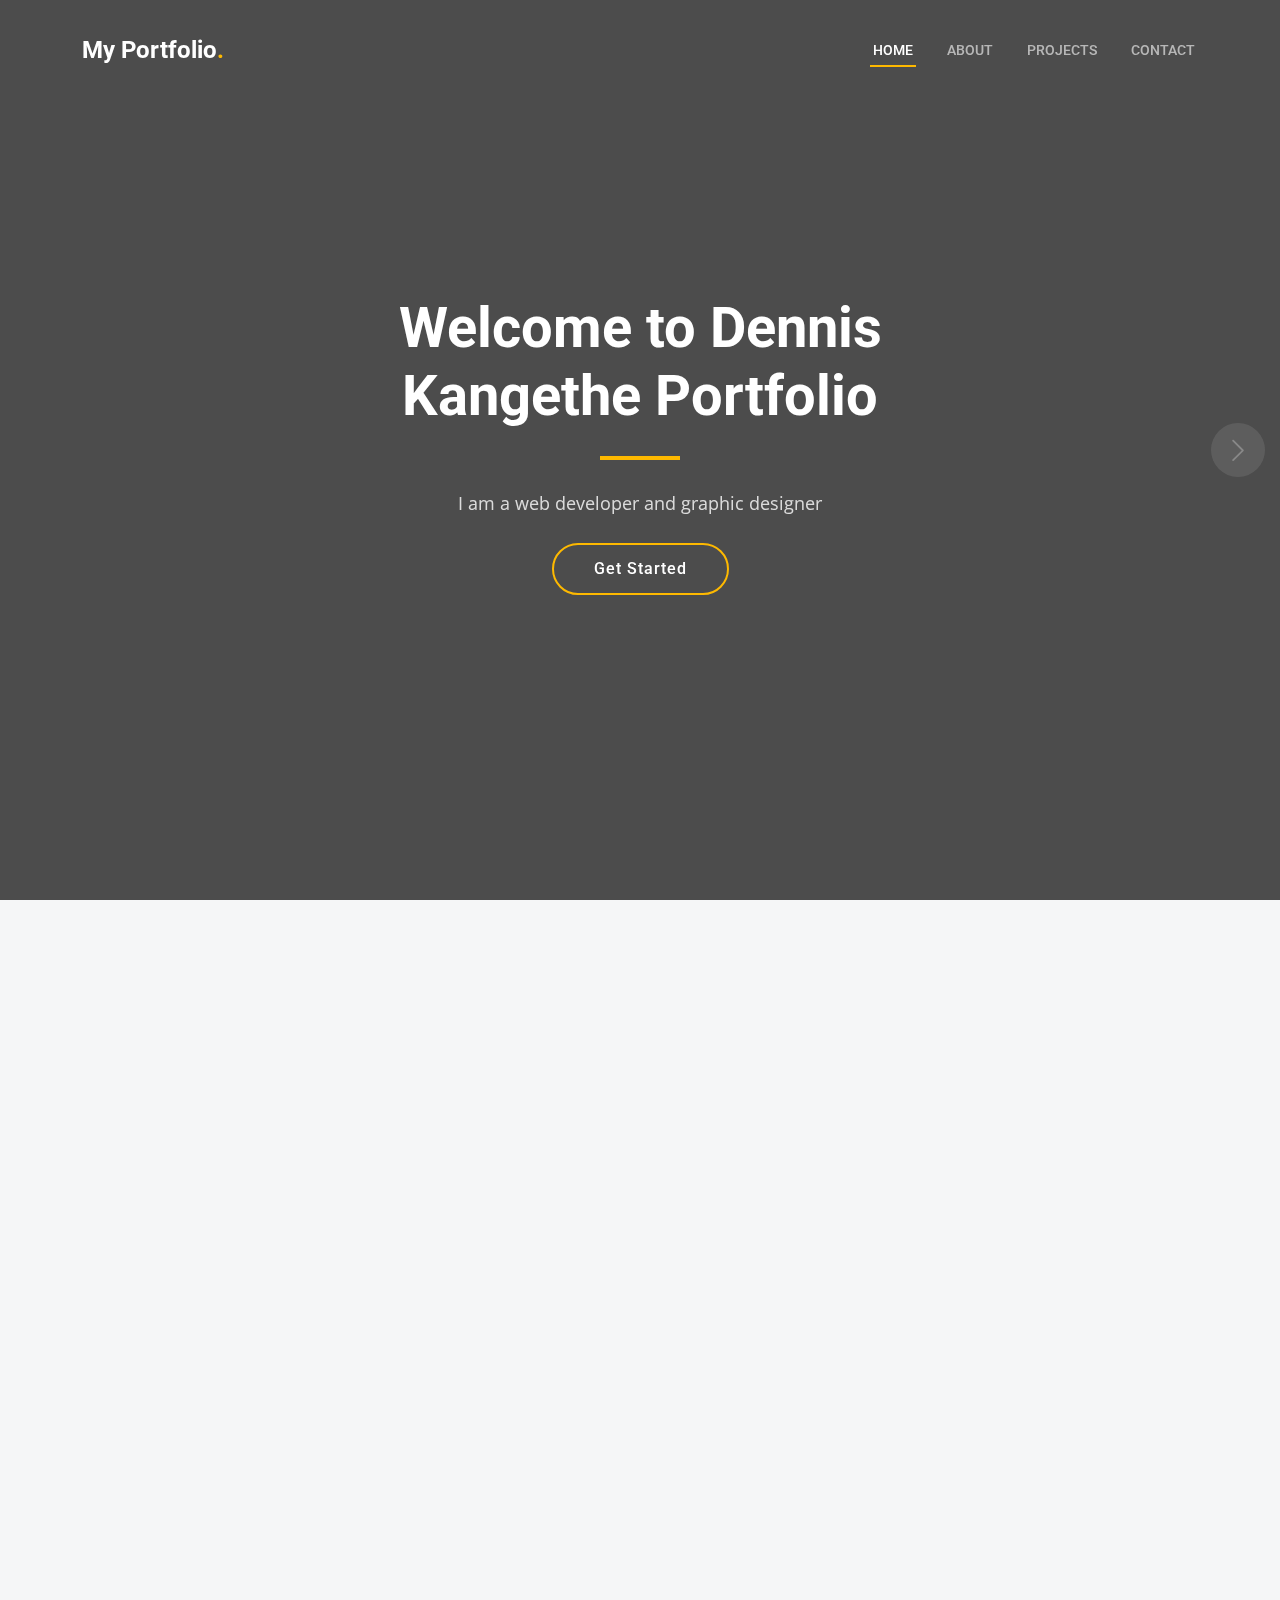
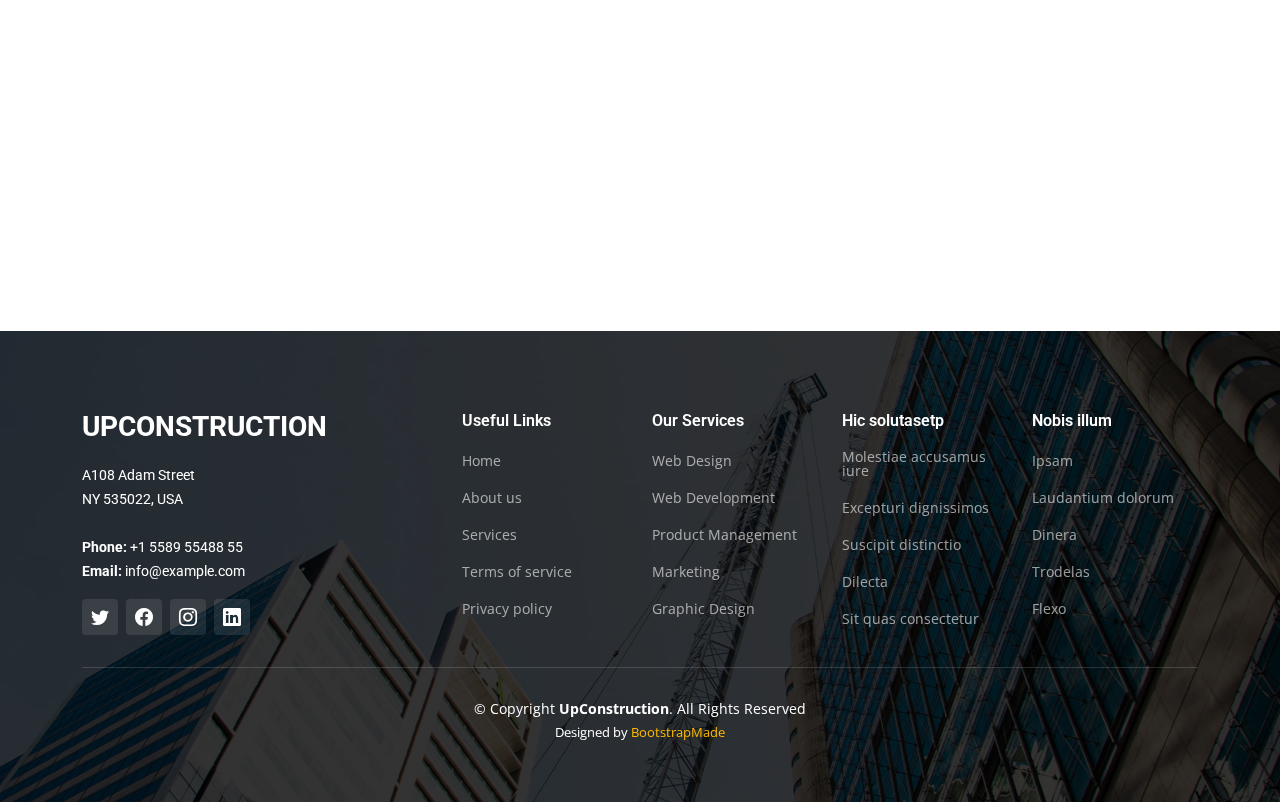
==== index.html @ 42fcbbb5 "added files" ====
<!DOCTYPE html>
<html lang="en">

<head>
  <meta charset="utf-8">
  <meta content="width=device-width, initial-scale=1.0" name="viewport">

  <title>Dennis Kangethe</title>
  <meta content="" name="description">
  <meta content="" name="keywords">

  <!-- Favicons -->
  <link href="assets/img/favicon.png" rel="icon">
  <link href="assets/img/apple-touch-icon.png" rel="apple-touch-icon">

  <!-- Google Fonts -->
  <link rel="preconnect" href="https://fonts.googleapis.com">
  <link rel="preconnect" href="https://fonts.gstatic.com" crossorigin>
  <link href="https://fonts.googleapis.com/css2?family=Open+Sans:ital,wght@0,300;0,400;0,500;0,600;0,700;1,300;1,400;1,600;1,700&family=Roboto:ital,wght@0,300;0,400;0,500;0,600;0,700;1,300;1,400;1,500;1,600;1,700&family=Work+Sans:ital,wght@0,300;0,400;0,500;0,600;0,700;1,300;1,400;1,500;1,600;1,700&display=swap" rel="stylesheet">

  <!-- Vendor CSS Files -->
  <link href="assets/vendor/bootstrap/css/bootstrap.min.css" rel="stylesheet">
  <link href="assets/vendor/bootstrap-icons/bootstrap-icons.css" rel="stylesheet">
  <link href="assets/vendor/fontawesome-free/css/all.min.css" rel="stylesheet">
  <link href="assets/vendor/aos/aos.css" rel="stylesheet">
  <link href="assets/vendor/glightbox/css/glightbox.min.css" rel="stylesheet">
  <link href="assets/vendor/swiper/swiper-bundle.min.css" rel="stylesheet">

  <!-- Template Main CSS File -->
  <link href="assets/css/main.css" rel="stylesheet">

  <!-- =======================================================
  * Template Name: UpConstruction
  * Updated: Sep 18 2023 with Bootstrap v5.3.2
  * Template URL: https://bootstrapmade.com/upconstruction-bootstrap-construction-website-template/
  * Author: BootstrapMade.com
  * License: https://bootstrapmade.com/license/
  ======================================================== -->
</head>

<body>

  <!-- ======= Header ======= -->
  <header id="header" class="header d-flex align-items-center">
    <div class="container-fluid container-xl d-flex align-items-center justify-content-between">

      <a href="index.html" class="logo d-flex align-items-center">
        <!-- Uncomment the line below if you also wish to use an image logo -->
        <!-- <img src="assets/img/logo.png" alt=""> -->
        <h1>My Portfolio<span>.</span></h1>
      </a>

      <i class="mobile-nav-toggle mobile-nav-show bi bi-list"></i>
      <i class="mobile-nav-toggle mobile-nav-hide d-none bi bi-x"></i>
      <nav id="navbar" class="navbar">
        <ul>
          <li><a href="index.html" class="active">Home</a></li>
          <li><a href="about.html">About</a></li>
          <li><a href="projects.html">Projects</a></li>
          <li><a href="contact.html">Contact</a></li>
        </ul>
      </nav><!-- .navbar -->

    </div>
  </header><!-- End Header -->

  <!-- ======= Hero Section ======= -->
  <section id="hero" class="hero">

    <div class="info d-flex align-items-center">
      <div class="container">
        <div class="row justify-content-center">
          <div class="col-lg-6 text-center">
            <h2 data-aos="fade-down">Welcome to <span>Dennis Kangethe Portfolio</span></h2>
            <p data-aos="fade-up">I am a web developer and graphic designer</p>
            <a data-aos="fade-up" data-aos-delay="200" href="#get-started" class="btn-get-started">Get Started</a>
          </div>
        </div>
      </div>
    </div>

    <div id="hero-carousel" class="carousel slide" data-bs-ride="carousel" data-bs-interval="5000">

      <div class="carousel-item active" style="background-image: url(assets/img/hero-carousel/IMG_3884.JPG)"></div>
      <div class="carousel-

      <a class="carousel-control-prev" href="#hero-carousel" role="button" data-bs-slide="prev">
        <span class="carousel-control-prev-icon bi bi-chevron-left" aria-hidden="true"></span>
      </a>

      <a class="carousel-control-next" href="#hero-carousel" role="button" data-bs-slide="next">
        <span class="carousel-control-next-icon bi bi-chevron-right" aria-hidden="true"></span>
      </a>

    </div>

  </section><!-- End Hero Section -->

  <main id="main">

    <!-- ======= Get Started Section ======= -->
    <section id="get-started" class="get-started section-bg">
      <div class="container">

        <div class="row justify-content-between gy-4">

          <div class="col-lg-6 d-flex align-items-center" data-aos="fade-up">
            <div class="content">
              <h3>Minus hic non reiciendis ea possimus at quia.</h3>
              <p>Rem id rerum. Debitis deserunt quidem delectus expedita ducimus dolor. Aut iusto ipsa. Eos ipsum nobis ipsa soluta itaque perspiciatis fuga ipsum perspiciatis. Eum amet fugiat totam nisi possimus ut delectus dicta.
              <p>Aliquam velit deserunt autem. Inventore et saepe. Tenetur suscipit eligendi labore culpa eos. Deserunt porro magni qui necessitatibus dolorem at animi cupiditate.</p>
            </div>
          </div>

          <div class="col-lg-5" data-aos="fade">
            <form action="forms/quote.php" method="post" class="php-email-form">
              <h3>Get a quote</h3>
              <p>Vel nobis odio laboriosam et hic voluptatem. Inventore vitae totam. Rerum repellendus enim linead sero park flows.</p>
              <div class="row gy-3">

                <div class="col-md-12">
                  <input type="text" name="name" class="form-control" placeholder="Name" required>
                </div>

                <div class="col-md-12 ">
                  <input type="email" class="form-control" name="email" placeholder="Email" required>
                </div>

                <div class="col-md-12">
                  <input type="text" class="form-control" name="phone" placeholder="Phone" required>
                </div>

                <div class="col-md-12">
                  <textarea class="form-control" name="message" rows="6" placeholder="Message" required></textarea>
                </div>

                <div class="col-md-12 text-center">
                  <div class="loading">Loading</div>
                  <div class="error-message"></div>
                  <div class="sent-message">Your quote request has been sent successfully. Thank you!</div>

                  <button type="submit">Get a quote</button>
                </div>

              </div>
            </form>
          </div><!-- End Quote Form -->

        </div>

      </div>
    </section><!-- End Get Started Section -->

    <!-- ======= Constructions Section ======= -->
    <section id="constructions" class="constructions">
      <div class="container" data-aos="fade-up">

        <div class="section-header">
          <h2>Constructions</h2>
          <p>Nulla dolorum nulla nesciunt rerum facere sed ut inventore quam porro nihil id ratione ea sunt quis dolorem dolore earum</p>
        </div>

        <div class="row gy-4">

          <div class="col-lg-6" data-aos="fade-up" data-aos-delay="100">
            <div class="card-item">
              <div class="row">
                <div class="col-xl-5">
                  <div class="card-bg" style="background-image: url(assets/img/constructions-1.jpg);"></div>
                </div>
                <div class="col-xl-7 d-flex align-items-center">
                  <div class="card-body">
                    <h4 class="card-title">Eligendi omnis sunt veritatis.</h4>
                    <p>Fuga in dolorum et iste et culpa. Commodi possimus nesciunt modi voluptatem placeat deleniti adipisci. Cum delectus doloribus non veritatis. Officia temporibus illo magnam. Dolor eos et.</p>
                  </div>
                </div>
              </div>
            </div>
          </div><!-- End Card Item -->

          <div class="col-lg-6" data-aos="fade-up" data-aos-delay="200">
            <div class="card-item">
              <div class="row">
                <div class="col-xl-5">
                  <div class="card-bg" style="background-image: url(assets/img/constructions-2.jpg);"></div>
                </div>
                <div class="col-xl-7 d-flex align-items-center">
                  <div class="card-body">
                    <h4 class="card-title">Possimus ut sed velit assumenda</h4>
                    <p>Sunt deserunt maiores voluptatem autem est rerum perferendis rerum blanditiis. Est laboriosam qui iste numquam laboriosam voluptatem architecto. Est laudantium sunt at quas aut hic. Eum dignissimos.</p>
                  </div>
                </div>
              </div>
            </div>
          </div><!-- End Card Item -->

          <div class="col-lg-6" data-aos="fade-up" data-aos-delay="300">
            <div class="card-item">
              <div class="row">
                <div class="col-xl-5">
                  <div class="card-bg" style="background-image: url(assets/img/constructions-3.jpg);"></div>
                </div>
                <div class="col-xl-7 d-flex align-items-center">
                  <div class="card-body">
                    <h4 class="card-title">Error beatae dolor inventore aut</h4>
                    <p>Dicta porro nobis. Velit cum in. Nesciunt dignissimos enim molestiae facilis numquam quae quaerat ipsam omnis. Neque debitis ipsum at architecto officia laboriosam odit. Ut sunt temporibus nulla culpa.</p>
                  </div>
                </div>
              </div>
            </div>
          </div><!-- End Card Item -->

          <div class="col-lg-6" data-aos="fade-up" data-aos-delay="400">
            <div class="card-item">
              <div class="row">
                <div class="col-xl-5">
                  <div class="card-bg" style="background-image: url(assets/img/constructions-4.jpg);"></div>
                </div>
                <div class="col-xl-7 d-flex align-items-center">
                  <div class="card-body">
                    <h4 class="card-title">Expedita voluptas ut ut nesciunt</h4>
                    <p>Aut est quidem doloremque voluptatem magnam quis excepturi vero quia. Eum eos doloremque architecto illo at beatae dolore. Fugiat suscipit et sint ratione dolores. Aut aliquid ea dolores libero nobis.</p>
                  </div>
                </div>
              </div>
            </div>
          </div><!-- End Card Item -->

        </div>

      </div>
    </section><!-- End Constructions Section -->

    <!-- ======= Services Section ======= -->
    <section id="services" class="services section-bg">
      <div class="container" data-aos="fade-up">

        <div class="section-header">
          <h2>Services</h2>
          <p>Voluptatem quibusdam ut ullam perferendis repellat non ut consequuntur est eveniet deleniti fignissimos eos quam</p>
        </div>

        <div class="row gy-4">

          <div class="col-lg-4 col-md-6" data-aos="fade-up" data-aos-delay="100">
            <div class="service-item  position-relative">
              <div class="icon">
                <i class="fa-solid fa-mountain-city"></i>
              </div>
              <h3>Nesciunt Mete</h3>
              <p>Provident nihil minus qui consequatur non omnis maiores. Eos accusantium minus dolores iure perferendis tempore et consequatur.</p>
              <a href="service-details.html" class="readmore stretched-link">Learn more <i class="bi bi-arrow-right"></i></a>
            </div>
          </div><!-- End Service Item -->

          <div class="col-lg-4 col-md-6" data-aos="fade-up" data-aos-delay="200">
            <div class="service-item position-relative">
              <div class="icon">
                <i class="fa-solid fa-arrow-up-from-ground-water"></i>
              </div>
              <h3>Eosle Commodi</h3>
              <p>Ut autem aut autem non a. Sint sint sit facilis nam iusto sint. Libero corrupti neque eum hic non ut nesciunt dolorem.</p>
              <a href="service-details.html" class="readmore stretched-link">Learn more <i class="bi bi-arrow-right"></i></a>
            </div>
          </div><!-- End Service Item -->

          <div class="col-lg-4 col-md-6" data-aos="fade-up" data-aos-delay="300">
            <div class="service-item position-relative">
              <div class="icon">
                <i class="fa-solid fa-compass-drafting"></i>
              </div>
              <h3>Ledo Markt</h3>
              <p>Ut excepturi voluptatem nisi sed. Quidem fuga consequatur. Minus ea aut. Vel qui id voluptas adipisci eos earum corrupti.</p>
              <a href="service-details.html" class="readmore stretched-link">Learn more <i class="bi bi-arrow-right"></i></a>
            </div>
          </div><!-- End Service Item -->

          <div class="col-lg-4 col-md-6" data-aos="fade-up" data-aos-delay="400">
            <div class="service-item position-relative">
              <div class="icon">
                <i class="fa-solid fa-trowel-bricks"></i>
              </div>
              <h3>Asperiores Commodit</h3>
              <p>Non et temporibus minus omnis sed dolor esse consequatur. Cupiditate sed error ea fuga sit provident adipisci neque.</p>
              <a href="service-details.html" class="readmore stretched-link">Learn more <i class="bi bi-arrow-right"></i></a>
            </div>
          </div><!-- End Service Item -->

          <div class="col-lg-4 col-md-6" data-aos="fade-up" data-aos-delay="500">
            <div class="service-item position-relative">
              <div class="icon">
                <i class="fa-solid fa-helmet-safety"></i>
              </div>
              <h3>Velit Doloremque</h3>
              <p>Cumque et suscipit saepe. Est maiores autem enim facilis ut aut ipsam corporis aut. Sed animi at autem alias eius labore.</p>
              <a href="service-details.html" class="readmore stretched-link">Learn more <i class="bi bi-arrow-right"></i></a>
            </div>
          </div><!-- End Service Item -->

          <div class="col-lg-4 col-md-6" data-aos="fade-up" data-aos-delay="600">
            <div class="service-item position-relative">
              <div class="icon">
                <i class="fa-solid fa-arrow-up-from-ground-water"></i>
              </div>
              <h3>Dolori Architecto</h3>
              <p>Hic molestias ea quibusdam eos. Fugiat enim doloremque aut neque non et debitis iure. Corrupti recusandae ducimus enim.</p>
              <a href="service-details.html" class="readmore stretched-link">Learn more <i class="bi bi-arrow-right"></i></a>
            </div>
          </div><!-- End Service Item -->

        </div>

      </div>
    </section><!-- End Services Section -->

    <!-- ======= Alt Services Section ======= -->
    <section id="alt-services" class="alt-services">
      <div class="container" data-aos="fade-up">

        <div class="row justify-content-around gy-4">
          <div class="col-lg-6 img-bg" style="background-image: url(assets/img/alt-services.jpg);" data-aos="zoom-in" data-aos-delay="100"></div>

          <div class="col-lg-5 d-flex flex-column justify-content-center">
            <h3>Enim quis est voluptatibus aliquid consequatur fugiat</h3>
            <p>Esse voluptas cumque vel exercitationem. Reiciendis est hic accusamus. Non ipsam et sed minima temporibus laudantium. Soluta voluptate sed facere corporis dolores excepturi</p>

            <div class="icon-box d-flex position-relative" data-aos="fade-up" data-aos-delay="100">
              <i class="bi bi-easel flex-shrink-0"></i>
              <div>
                <h4><a href="" class="stretched-link">Lorem Ipsum</a></h4>
                <p>Voluptatum deleniti atque corrupti quos dolores et quas molestias excepturi sint occaecati cupiditate non provident</p>
              </div>
            </div><!-- End Icon Box -->

            <div class="icon-box d-flex position-relative" data-aos="fade-up" data-aos-delay="200">
              <i class="bi bi-patch-check flex-shrink-0"></i>
              <div>
                <h4><a href="" class="stretched-link">Nemo Enim</a></h4>
                <p>At vero eos et accusamus et iusto odio dignissimos ducimus qui blanditiis praesentium voluptatum deleniti atque</p>
              </div>
            </div><!-- End Icon Box -->

            <div class="icon-box d-flex position-relative" data-aos="fade-up" data-aos-delay="300">
              <i class="bi bi-brightness-high flex-shrink-0"></i>
              <div>
                <h4><a href="" class="stretched-link">Dine Pad</a></h4>
                <p>Explicabo est voluptatum asperiores consequatur magnam. Et veritatis odit. Sunt aut deserunt minus aut eligendi omnis</p>
              </div>
            </div><!-- End Icon Box -->

            <div class="icon-box d-flex position-relative" data-aos="fade-up" data-aos-delay="400">
              <i class="bi bi-brightness-high flex-shrink-0"></i>
              <div>
                <h4><a href="" class="stretched-link">Tride clov</a></h4>
                <p>Est voluptatem labore deleniti quis a delectus et. Saepe dolorem libero sit non aspernatur odit amet. Et eligendi</p>
              </div>
            </div><!-- End Icon Box -->

          </div>
        </div>

      </div>
    </section><!-- End Alt Services Section -->

    <!-- ======= Features Section ======= -->
    <section id="features" class="features section-bg">
      <div class="container" data-aos="fade-up">

        <ul class="nav nav-tabs row  g-2 d-flex">

          <li class="nav-item col-3">
            <a class="nav-link active show" data-bs-toggle="tab" data-bs-target="#tab-1">
              <h4>Modisit</h4>
            </a>
          </li><!-- End tab nav item -->

          <li class="nav-item col-3">
            <a class="nav-link" data-bs-toggle="tab" data-bs-target="#tab-2">
              <h4>Praesenti</h4>
            </a><!-- End tab nav item -->

          <li class="nav-item col-3">
            <a class="nav-link" data-bs-toggle="tab" data-bs-target="#tab-3">
              <h4>Explica</h4>
            </a>
          </li><!-- End tab nav item -->

          <li class="nav-item col-3">
            <a class="nav-link" data-bs-toggle="tab" data-bs-target="#tab-4">
              <h4>Nostrum</h4>
            </a>
          </li><!-- End tab nav item -->

        </ul>

        <div class="tab-content">

          <div class="tab-pane active show" id="tab-1">
            <div class="row">
              <div class="col-lg-6 order-2 order-lg-1 mt-3 mt-lg-0 d-flex flex-column justify-content-center" data-aos="fade-up" data-aos-delay="100">
                <h3>Voluptatem dignissimos provident</h3>
                <p class="fst-italic">
                  Lorem ipsum dolor sit amet, consectetur adipiscing elit, sed do eiusmod tempor incididunt ut labore et dolore
                  magna aliqua.
                </p>
                <ul>
                  <li><i class="bi bi-check2-all"></i> Ullamco laboris nisi ut aliquip ex ea commodo consequat.</li>
                  <li><i class="bi bi-check2-all"></i> Duis aute irure dolor in reprehenderit in voluptate velit.</li>
                  <li><i class="bi bi-check2-all"></i> Ullamco laboris nisi ut aliquip ex ea commodo consequat. Duis aute irure dolor in reprehenderit in voluptate trideta storacalaperda mastiro dolore eu fugiat nulla pariatur.</li>
                </ul>
              </div>
              <div class="col-lg-6 order-1 order-lg-2 text-center" data-aos="fade-up" data-aos-delay="200">
                <img src="assets/img/features-1.jpg" alt="" class="img-fluid">
              </div>
            </div>
          </div><!-- End tab content item -->

          <div class="tab-pane" id="tab-2">
            <div class="row">
              <div class="col-lg-6 order-2 order-lg-1 mt-3 mt-lg-0 d-flex flex-column justify-content-center">
                <h3>Neque exercitationem debitis</h3>
                <p class="fst-italic">
                  Lorem ipsum dolor sit amet, consectetur adipiscing elit, sed do eiusmod tempor incididunt ut labore et dolore
                  magna aliqua.
                </p>
                <ul>
                  <li><i class="bi bi-check2-all"></i> Ullamco laboris nisi ut aliquip ex ea commodo consequat.</li>
                  <li><i class="bi bi-check2-all"></i> Duis aute irure dolor in reprehenderit in voluptate velit.</li>
                  <li><i class="bi bi-check2-all"></i> Provident mollitia neque rerum asperiores dolores quos qui a. Ipsum neque dolor voluptate nisi sed.</li>
                  <li><i class="bi bi-check2-all"></i> Ullamco laboris nisi ut aliquip ex ea commodo consequat. Duis aute irure dolor in reprehenderit in voluptate trideta storacalaperda mastiro dolore eu fugiat nulla pariatur.</li>
                </ul>
              </div>
              <div class="col-lg-6 order-1 order-lg-2 text-center">
                <img src="assets/img/features-2.jpg" alt="" class="img-fluid">
              </div>
            </div>
          </div><!-- End tab content item -->

          <div class="tab-pane" id="tab-3">
            <div class="row">
              <div class="col-lg-6 order-2 order-lg-1 mt-3 mt-lg-0 d-flex flex-column justify-content-center">
                <h3>Voluptatibus commodi accusamu</h3>
                <ul>
                  <li><i class="bi bi-check2-all"></i> Ullamco laboris nisi ut aliquip ex ea commodo consequat.</li>
                  <li><i class="bi bi-check2-all"></i> Duis aute irure dolor in reprehenderit in voluptate velit.</li>
                  <li><i class="bi bi-check2-all"></i> Provident mollitia neque rerum asperiores dolores quos qui a. Ipsum neque dolor voluptate nisi sed.</li>
                </ul>
                <p class="fst-italic">
                  Lorem ipsum dolor sit amet, consectetur adipiscing elit, sed do eiusmod tempor incididunt ut labore et dolore
                  magna aliqua.
                </p>
              </div>
              <div class="col-lg-6 order-1 order-lg-2 text-center">
                <img src="assets/img/features-3.jpg" alt="" class="img-fluid">
              </div>
            </div>
          </div><!-- End tab content item -->

          <div class="tab-pane" id="tab-4">
            <div class="row">
              <div class="col-lg-6 order-2 order-lg-1 mt-3 mt-lg-0 d-flex flex-column justify-content-center">
                <h3>Omnis fugiat ea explicabo sunt</h3>
                <p class="fst-italic">
                  Lorem ipsum dolor sit amet, consectetur adipiscing elit, sed do eiusmod tempor incididunt ut labore et dolore
                  magna aliqua.
                </p>
                <ul>
                  <li><i class="bi bi-check2-all"></i> Ullamco laboris nisi ut aliquip ex ea commodo consequat.</li>
                  <li><i class="bi bi-check2-all"></i> Duis aute irure dolor in reprehenderit in voluptate velit.</li>
                  <li><i class="bi bi-check2-all"></i> Ullamco laboris nisi ut aliquip ex ea commodo consequat. Duis aute irure dolor in reprehenderit in voluptate trideta storacalaperda mastiro dolore eu fugiat nulla pariatur.</li>
                </ul>
              </div>
              <div class="col-lg-6 order-1 order-lg-2 text-center">
                <img src="assets/img/features-4.jpg" alt="" class="img-fluid">
              </div>
            </div>
          </div><!-- End tab content item -->

        </div>

      </div>
    </section><!-- End Features Section -->

    <!-- ======= Our Projects Section ======= -->
    <section id="projects" class="projects">
      <div class="container" data-aos="fade-up">

        <div class="section-header">
          <h2>Our Projects</h2>
          <p>Consequatur libero assumenda est voluptatem est quidem illum et officia imilique qui vel architecto accusamus fugit aut qui distinctio</p>
        </div>

        <div class="portfolio-isotope" data-portfolio-filter="*" data-portfolio-layout="masonry" data-portfolio-sort="original-order">

          <ul class="portfolio-flters" data-aos="fade-up" data-aos-delay="100">
            <li data-filter="*" class="filter-active">All</li>
            <li data-filter=".filter-remodeling">Remodeling</li>
            <li data-filter=".filter-construction">Construction</li>
            <li data-filter=".filter-repairs">Repairs</li>
            <li data-filter=".filter-design">Design</li>
          </ul><!-- End Projects Filters -->

          <div class="row gy-4 portfolio-container" data-aos="fade-up" data-aos-delay="200">

            <div class="col-lg-4 col-md-6 portfolio-item filter-remodeling">
              <div class="portfolio-content h-100">
                <img src="assets/img/projects/remodeling-1.jpg" class="img-fluid" alt="">
                <div class="portfolio-info">
                  <h4>Remodeling 1</h4>
                  <p>Lorem ipsum, dolor sit amet consectetur</p>
                  <a href="assets/img/projects/remodeling-1.jpg" title="Remodeling 1" data-gallery="portfolio-gallery-remodeling" class="glightbox preview-link"><i class="bi bi-zoom-in"></i></a>
                  <a href="project-details.html" title="More Details" class="details-link"><i class="bi bi-link-45deg"></i></a>
                </div>
              </div>
            </div><!-- End Projects Item -->

            <div class="col-lg-4 col-md-6 portfolio-item filter-construction">
              <div class="portfolio-content h-100">
                <img src="assets/img/projects/construction-1.jpg" class="img-fluid" alt="">
                <div class="portfolio-info">
                  <h4>Construction 1</h4>
                  <p>Lorem ipsum, dolor sit amet consectetur</p>
                  <a href="assets/img/projects/construction-1.jpg" title="Construction 1" data-gallery="portfolio-gallery-construction" class="glightbox preview-link"><i class="bi bi-zoom-in"></i></a>
                  <a href="project-details.html" title="More Details" class="details-link"><i class="bi bi-link-45deg"></i></a>
                </div>
              </div>
            </div><!-- End Projects Item -->

            <div class="col-lg-4 col-md-6 portfolio-item filter-repairs">
              <div class="portfolio-content h-100">
                <img src="assets/img/projects/repairs-1.jpg" class="img-fluid" alt="">
                <div class="portfolio-info">
                  <h4>Repairs 1</h4>
                  <p>Lorem ipsum, dolor sit amet consectetur</p>
                  <a href="assets/img/projects/repairs-1.jpg" title="Repairs 1" data-gallery="portfolio-gallery-repairs" class="glightbox preview-link"><i class="bi bi-zoom-in"></i></a>
                  <a href="project-details.html" title="More Details" class="details-link"><i class="bi bi-link-45deg"></i></a>
                </div>
              </div>
            </div><!-- End Projects Item -->

            <div class="col-lg-4 col-md-6 portfolio-item filter-design">
              <div class="portfolio-content h-100">
                <img src="assets/img/projects/design-1.jpg" class="img-fluid" alt="">
                <div class="portfolio-info">
                  <h4>Design 1</h4>
                  <p>Lorem ipsum, dolor sit amet consectetur</p>
                  <a href="assets/img/projects/design-1.jpg" title="Repairs 1" data-gallery="portfolio-gallery-book" class="glightbox preview-link"><i class="bi bi-zoom-in"></i></a>
                  <a href="project-details.html" title="More Details" class="details-link"><i class="bi bi-link-45deg"></i></a>
                </div>
              </div>
            </div><!-- End Projects Item -->

            <div class="col-lg-4 col-md-6 portfolio-item filter-remodeling">
              <div class="portfolio-content h-100">
                <img src="assets/img/projects/remodeling-2.jpg" class="img-fluid" alt="">
                <div class="portfolio-info">
                  <h4>Remodeling 2</h4>
                  <p>Lorem ipsum, dolor sit amet consectetur</p>
                  <a href="assets/img/projects/remodeling-2.jpg" title="Remodeling 2" data-gallery="portfolio-gallery-remodeling" class="glightbox preview-link"><i class="bi bi-zoom-in"></i></a>
                  <a href="project-details.html" title="More Details" class="details-link"><i class="bi bi-link-45deg"></i></a>
                </div>
              </div>
            </div><!-- End Projects Item -->

            <div class="col-lg-4 col-md-6 portfolio-item filter-construction">
              <div class="portfolio-content h-100">
                <img src="assets/img/projects/construction-2.jpg" class="img-fluid" alt="">
                <div class="portfolio-info">
                  <h4>Construction 2</h4>
                  <p>Lorem ipsum, dolor sit amet consectetur</p>
                  <a href="assets/img/projects/construction-2.jpg" title="Construction 2" data-gallery="portfolio-gallery-construction" class="glightbox preview-link"><i class="bi bi-zoom-in"></i></a>
                  <a href="project-details.html" title="More Details" class="details-link"><i class="bi bi-link-45deg"></i></a>
                </div>
              </div>
            </div><!-- End Projects Item -->

            <div class="col-lg-4 col-md-6 portfolio-item filter-repairs">
              <div class="portfolio-content h-100">
                <img src="assets/img/projects/repairs-2.jpg" class="img-fluid" alt="">
                <div class="portfolio-info">
                  <h4>Repairs 2</h4>
                  <p>Lorem ipsum, dolor sit amet consectetur</p>
                  <a href="assets/img/projects/repairs-2.jpg" title="Repairs 2" data-gallery="portfolio-gallery-repairs" class="glightbox preview-link"><i class="bi bi-zoom-in"></i></a>
                  <a href="project-details.html" title="More Details" class="details-link"><i class="bi bi-link-45deg"></i></a>
                </div>
              </div>
            </div><!-- End Projects Item -->

            <div class="col-lg-4 col-md-6 portfolio-item filter-design">
              <div class="portfolio-content h-100">
                <img src="assets/img/projects/design-2.jpg" class="img-fluid" alt="">
                <div class="portfolio-info">
                  <h4>Design 2</h4>
                  <p>Lorem ipsum, dolor sit amet consectetur</p>
                  <a href="assets/img/projects/design-2.jpg" title="Repairs 2" data-gallery="portfolio-gallery-book" class="glightbox preview-link"><i class="bi bi-zoom-in"></i></a>
                  <a href="project-details.html" title="More Details" class="details-link"><i class="bi bi-link-45deg"></i></a>
                </div>
              </div>
            </div><!-- End Projects Item -->

            <div class="col-lg-4 col-md-6 portfolio-item filter-remodeling">
              <div class="portfolio-content h-100">
                <img src="assets/img/projects/remodeling-3.jpg" class="img-fluid" alt="">
                <div class="portfolio-info">
                  <h4>Remodeling 3</h4>
                  <p>Lorem ipsum, dolor sit amet consectetur</p>
                  <a href="assets/img/projects/remodeling-3.jpg" title="Remodeling 3" data-gallery="portfolio-gallery-remodeling" class="glightbox preview-link"><i class="bi bi-zoom-in"></i></a>
                  <a href="project-details.html" title="More Details" class="details-link"><i class="bi bi-link-45deg"></i></a>
                </div>
              </div>
            </div><!-- End Projects Item -->

            <div class="col-lg-4 col-md-6 portfolio-item filter-construction">
              <div class="portfolio-content h-100">
                <img src="assets/img/projects/construction-3.jpg" class="img-fluid" alt="">
                <div class="portfolio-info">
                  <h4>Construction 3</h4>
                  <p>Lorem ipsum, dolor sit amet consectetur</p>
                  <a href="assets/img/projects/construction-3.jpg" title="Construction 3" data-gallery="portfolio-gallery-construction" class="glightbox preview-link"><i class="bi bi-zoom-in"></i></a>
                  <a href="project-details.html" title="More Details" class="details-link"><i class="bi bi-link-45deg"></i></a>
                </div>
              </div>
            </div><!-- End Projects Item -->

            <div class="col-lg-4 col-md-6 portfolio-item filter-repairs">
              <div class="portfolio-content h-100">
                <img src="assets/img/projects/repairs-3.jpg" class="img-fluid" alt="">
                <div class="portfolio-info">
                  <h4>Repairs 3</h4>
                  <p>Lorem ipsum, dolor sit amet consectetur</p>
                  <a href="assets/img/projects/repairs-3.jpg" title="Repairs 2" data-gallery="portfolio-gallery-repairs" class="glightbox preview-link"><i class="bi bi-zoom-in"></i></a>
                  <a href="project-details.html" title="More Details" class="details-link"><i class="bi bi-link-45deg"></i></a>
                </div>
              </div>
            </div><!-- End Projects Item -->

            <div class="col-lg-4 col-md-6 portfolio-item filter-design">
              <div class="portfolio-content h-100">
                <img src="assets/img/projects/design-3.jpg" class="img-fluid" alt="">
                <div class="portfolio-info">
                  <h4>Design 3</h4>
                  <p>Lorem ipsum, dolor sit amet consectetur</p>
                  <a href="assets/img/projects/design-3.jpg" title="Repairs 3" data-gallery="portfolio-gallery-book" class="glightbox preview-link"><i class="bi bi-zoom-in"></i></a>
                  <a href="project-details.html" title="More Details" class="details-link"><i class="bi bi-link-45deg"></i></a>
                </div>
              </div>
            </div><!-- End Projects Item -->

          </div><!-- End Projects Container -->

        </div>

      </div>
    </section><!-- End Our Projects Section -->

    <!-- ======= Testimonials Section ======= -->
    <section id="testimonials" class="testimonials section-bg">
      <div class="container" data-aos="fade-up">

        <div class="section-header">
          <h2>Testimonials</h2>
          <p>Quam sed id excepturi ccusantium dolorem ut quis dolores nisi llum nostrum enim velit qui ut et autem uia reprehenderit sunt deleniti</p>
        </div>

        <div class="slides-2 swiper">
          <div class="swiper-wrapper">

            <div class="swiper-slide">
              <div class="testimonial-wrap">
                <div class="testimonial-item">
                  <img src="assets/img/testimonials/testimonials-1.jpg" class="testimonial-img" alt="">
                  <h3>Saul Goodman</h3>
                  <h4>Ceo &amp; Founder</h4>
                  <div class="stars">
                    <i class="bi bi-star-fill"></i><i class="bi bi-star-fill"></i><i class="bi bi-star-fill"></i><i class="bi bi-star-fill"></i><i class="bi bi-star-fill"></i>
                  </div>
                  <p>
                    <i class="bi bi-quote quote-icon-left"></i>
                    Proin iaculis purus consequat sem cure digni ssim donec porttitora entum suscipit rhoncus. Accusantium quam, ultricies eget id, aliquam eget nibh et. Maecen aliquam, risus at semper.
                    <i class="bi bi-quote quote-icon-right"></i>
                  </p>
                </div>
              </div>
            </div><!-- End testimonial item -->

            <div class="swiper-slide">
              <div class="testimonial-wrap">
                <div class="testimonial-item">
                  <img src="assets/img/testimonials/testimonials-2.jpg" class="testimonial-img" alt="">
                  <h3>Sara Wilsson</h3>
                  <h4>Designer</h4>
                  <div class="stars">
                    <i class="bi bi-star-fill"></i><i class="bi bi-star-fill"></i><i class="bi bi-star-fill"></i><i class="bi bi-star-fill"></i><i class="bi bi-star-fill"></i>
                  </div>
                  <p>
                    <i class="bi bi-quote quote-icon-left"></i>
                    Export tempor illum tamen malis malis eram quae irure esse labore quem cillum quid cillum eram malis quorum velit fore eram velit sunt aliqua noster fugiat irure amet legam anim culpa.
                    <i class="bi bi-quote quote-icon-right"></i>
                  </p>
                </div>
              </div>
            </div><!-- End testimonial item -->

            <div class="swiper-slide">
              <div class="testimonial-wrap">
                <div class="testimonial-item">
                  <img src="assets/img/testimonials/testimonials-3.jpg" class="testimonial-img" alt="">
                  <h3>Jena Karlis</h3>
                  <h4>Store Owner</h4>
                  <div class="stars">
                    <i class="bi bi-star-fill"></i><i class="bi bi-star-fill"></i><i class="bi bi-star-fill"></i><i class="bi bi-star-fill"></i><i class="bi bi-star-fill"></i>
                  </div>
                  <p>
                    <i class="bi bi-quote quote-icon-left"></i>
                    Enim nisi quem export duis labore cillum quae magna enim sint quorum nulla quem veniam duis minim tempor labore quem eram duis noster aute amet eram fore quis sint minim.
                    <i class="bi bi-quote quote-icon-right"></i>
                  </p>
                </div>
              </div>
            </div><!-- End testimonial item -->

            <div class="swiper-slide">
              <div class="testimonial-wrap">
                <div class="testimonial-item">
                  <img src="assets/img/testimonials/testimonials-4.jpg" class="testimonial-img" alt="">
                  <h3>Matt Brandon</h3>
                  <h4>Freelancer</h4>
                  <div class="stars">
                    <i class="bi bi-star-fill"></i><i class="bi bi-star-fill"></i><i class="bi bi-star-fill"></i><i class="bi bi-star-fill"></i><i class="bi bi-star-fill"></i>
                  </div>
                  <p>
                    <i class="bi bi-quote quote-icon-left"></i>
                    Fugiat enim eram quae cillum dolore dolor amet nulla culpa multos export minim fugiat minim velit minim dolor enim duis veniam ipsum anim magna sunt elit fore quem dolore labore illum veniam.
                    <i class="bi bi-quote quote-icon-right"></i>
                  </p>
                </div>
              </div>
            </div><!-- End testimonial item -->

            <div class="swiper-slide">
              <div class="testimonial-wrap">
                <div class="testimonial-item">
                  <img src="assets/img/testimonials/testimonials-5.jpg" class="testimonial-img" alt="">
                  <h3>John Larson</h3>
                  <h4>Entrepreneur</h4>
                  <div class="stars">
                    <i class="bi bi-star-fill"></i><i class="bi bi-star-fill"></i><i class="bi bi-star-fill"></i><i class="bi bi-star-fill"></i><i class="bi bi-star-fill"></i>
                  </div>
                  <p>
                    <i class="bi bi-quote quote-icon-left"></i>
                    Quis quorum aliqua sint quem legam fore sunt eram irure aliqua veniam tempor noster veniam enim culpa labore duis sunt culpa nulla illum cillum fugiat legam esse veniam culpa fore nisi cillum quid.
                    <i class="bi bi-quote quote-icon-right"></i>
                  </p>
                </div>
              </div>
            </div><!-- End testimonial item -->

          </div>
          <div class="swiper-pagination"></div>
        </div>

      </div>
    </section><!-- End Testimonials Section -->

    <!-- ======= Recent Blog Posts Section ======= -->
    <section id="recent-blog-posts" class="recent-blog-posts">
      <div class="container" data-aos="fade-up"">

    
    
  <div class=" section-header">
        <h2>Recent Blog Posts</h2>
        <p>In commodi voluptatem excepturi quaerat nihil error autem voluptate ut et officia consequuntu</p>
      </div>

      <div class="row gy-5">

        <div class="col-xl-4 col-md-6" data-aos="fade-up" data-aos-delay="100">
          <div class="post-item position-relative h-100">

            <div class="post-img position-relative overflow-hidden">
              <img src="assets/img/blog/blog-1.jpg" class="img-fluid" alt="">
              <span class="post-date">December 12</span>
            </div>

            <div class="post-content d-flex flex-column">

              <h3 class="post-title">Eum ad dolor et. Autem aut fugiat debitis</h3>

              <div class="meta d-flex align-items-center">
                <div class="d-flex align-items-center">
                  <i class="bi bi-person"></i> <span class="ps-2">Julia Parker</span>
                </div>
                <span class="px-3 text-black-50">/</span>
                <div class="d-flex align-items-center">
                  <i class="bi bi-folder2"></i> <span class="ps-2">Politics</span>
                </div>
              </div>

              <hr>

              <a href="blog-details.html" class="readmore stretched-link"><span>Read More</span><i class="bi bi-arrow-right"></i></a>

            </div>

          </div>
        </div><!-- End post item -->

        <div class="col-xl-4 col-md-6" data-aos="fade-up" data-aos-delay="200">
          <div class="post-item position-relative h-100">

            <div class="post-img position-relative overflow-hidden">
              <img src="assets/img/blog/blog-2.jpg" class="img-fluid" alt="">
              <span class="post-date">July 17</span>
            </div>

            <div class="post-content d-flex flex-column">

              <h3 class="post-title">Et repellendus molestiae qui est sed omnis</h3>

              <div class="meta d-flex align-items-center">
                <div class="d-flex align-items-center">
                  <i class="bi bi-person"></i> <span class="ps-2">Mario Douglas</span>
                </div>
                <span class="px-3 text-black-50">/</span>
                <div class="d-flex align-items-center">
                  <i class="bi bi-folder2"></i> <span class="ps-2">Sports</span>
                </div>
              </div>

              <hr>

              <a href="blog-details.html" class="readmore stretched-link"><span>Read More</span><i class="bi bi-arrow-right"></i></a>

            </div>

          </div>
        </div><!-- End post item -->

        <div class="col-xl-4 col-md-6">
          <div class="post-item position-relative h-100" data-aos="fade-up" data-aos-delay="300">

            <div class="post-img position-relative overflow-hidden">
              <img src="assets/img/blog/blog-3.jpg" class="img-fluid" alt="">
              <span class="post-date">September 05</span>
            </div>

            <div class="post-content d-flex flex-column">

              <h3 class="post-title">Quia assumenda est et veritati tirana ploder</h3>

              <div class="meta d-flex align-items-center">
                <div class="d-flex align-items-center">
                  <i class="bi bi-person"></i> <span class="ps-2">Lisa Hunter</span>
                </div>
                <span class="px-3 text-black-50">/</span>
                <div class="d-flex align-items-center">
                  <i class="bi bi-folder2"></i> <span class="ps-2">Economics</span>
                </div>
              </div>

              <hr>

              <a href="blog-details.html" class="readmore stretched-link"><span>Read More</span><i class="bi bi-arrow-right"></i></a>

            </div>

          </div>
        </div><!-- End post item -->

      </div>

      </div>
    </section>
    <!-- End Recent Blog Posts Section -->

  </main><!-- End #main -->

  <!-- ======= Footer ======= -->
  <footer id="footer" class="footer">

    <div class="footer-content position-relative">
      <div class="container">
        <div class="row">

          <div class="col-lg-4 col-md-6">
            <div class="footer-info">
              <h3>UpConstruction</h3>
              <p>
                A108 Adam Street <br>
                NY 535022, USA<br><br>
                <strong>Phone:</strong> +1 5589 55488 55<br>
                <strong>Email:</strong> info@example.com<br>
              </p>
              <div class="social-links d-flex mt-3">
                <a href="#" class="d-flex align-items-center justify-content-center"><i class="bi bi-twitter"></i></a>
                <a href="#" class="d-flex align-items-center justify-content-center"><i class="bi bi-facebook"></i></a>
                <a href="#" class="d-flex align-items-center justify-content-center"><i class="bi bi-instagram"></i></a>
                <a href="#" class="d-flex align-items-center justify-content-center"><i class="bi bi-linkedin"></i></a>
              </div>
            </div>
          </div><!-- End footer info column-->

          <div class="col-lg-2 col-md-3 footer-links">
            <h4>Useful Links</h4>
            <ul>
              <li><a href="#">Home</a></li>
              <li><a href="#">About us</a></li>
              <li><a href="#">Services</a></li>
              <li><a href="#">Terms of service</a></li>
              <li><a href="#">Privacy policy</a></li>
            </ul>
          </div><!-- End footer links column-->

          <div class="col-lg-2 col-md-3 footer-links">
            <h4>Our Services</h4>
            <ul>
              <li><a href="#">Web Design</a></li>
              <li><a href="#">Web Development</a></li>
              <li><a href="#">Product Management</a></li>
              <li><a href="#">Marketing</a></li>
              <li><a href="#">Graphic Design</a></li>
            </ul>
          </div><!-- End footer links column-->

          <div class="col-lg-2 col-md-3 footer-links">
            <h4>Hic solutasetp</h4>
            <ul>
              <li><a href="#">Molestiae accusamus iure</a></li>
              <li><a href="#">Excepturi dignissimos</a></li>
              <li><a href="#">Suscipit distinctio</a></li>
              <li><a href="#">Dilecta</a></li>
              <li><a href="#">Sit quas consectetur</a></li>
            </ul>
          </div><!-- End footer links column-->

          <div class="col-lg-2 col-md-3 footer-links">
            <h4>Nobis illum</h4>
            <ul>
              <li><a href="#">Ipsam</a></li>
              <li><a href="#">Laudantium dolorum</a></li>
              <li><a href="#">Dinera</a></li>
              <li><a href="#">Trodelas</a></li>
              <li><a href="#">Flexo</a></li>
            </ul>
          </div><!-- End footer links column-->

        </div>
      </div>
    </div>

    <div class="footer-legal text-center position-relative">
      <div class="container">
        <div class="copyright">
          &copy; Copyright <strong><span>UpConstruction</span></strong>. All Rights Reserved
        </div>
        <div class="credits">
          <!-- All the links in the footer should remain intact. -->
          <!-- You can delete the links only if you purchased the pro version. -->
          <!-- Licensing information: https://bootstrapmade.com/license/ -->
          <!-- Purchase the pro version with working PHP/AJAX contact form: https://bootstrapmade.com/upconstruction-bootstrap-construction-website-template/ -->
          Designed by <a href="https://bootstrapmade.com/">BootstrapMade</a>
        </div>
      </div>
    </div>

  </footer>
  <!-- End Footer -->

  <a href="#" class="scroll-top d-flex align-items-center justify-content-center"><i class="bi bi-arrow-up-short"></i></a>

  <div id="preloader"></div>

  <!-- Vendor JS Files -->
  <script src="assets/vendor/bootstrap/js/bootstrap.bundle.min.js"></script>
  <script src="assets/vendor/aos/aos.js"></script>
  <script src="assets/vendor/glightbox/js/glightbox.min.js"></script>
  <script src="assets/vendor/isotope-layout/isotope.pkgd.min.js"></script>
  <script src="assets/vendor/swiper/swiper-bundle.min.js"></script>
  <script src="assets/vendor/purecounter/purecounter_vanilla.js"></script>
  <script src="assets/vendor/php-email-form/validate.js"></script>

  <!-- Template Main JS File -->
  <script src="assets/js/main.js"></script>

</body>

</html>
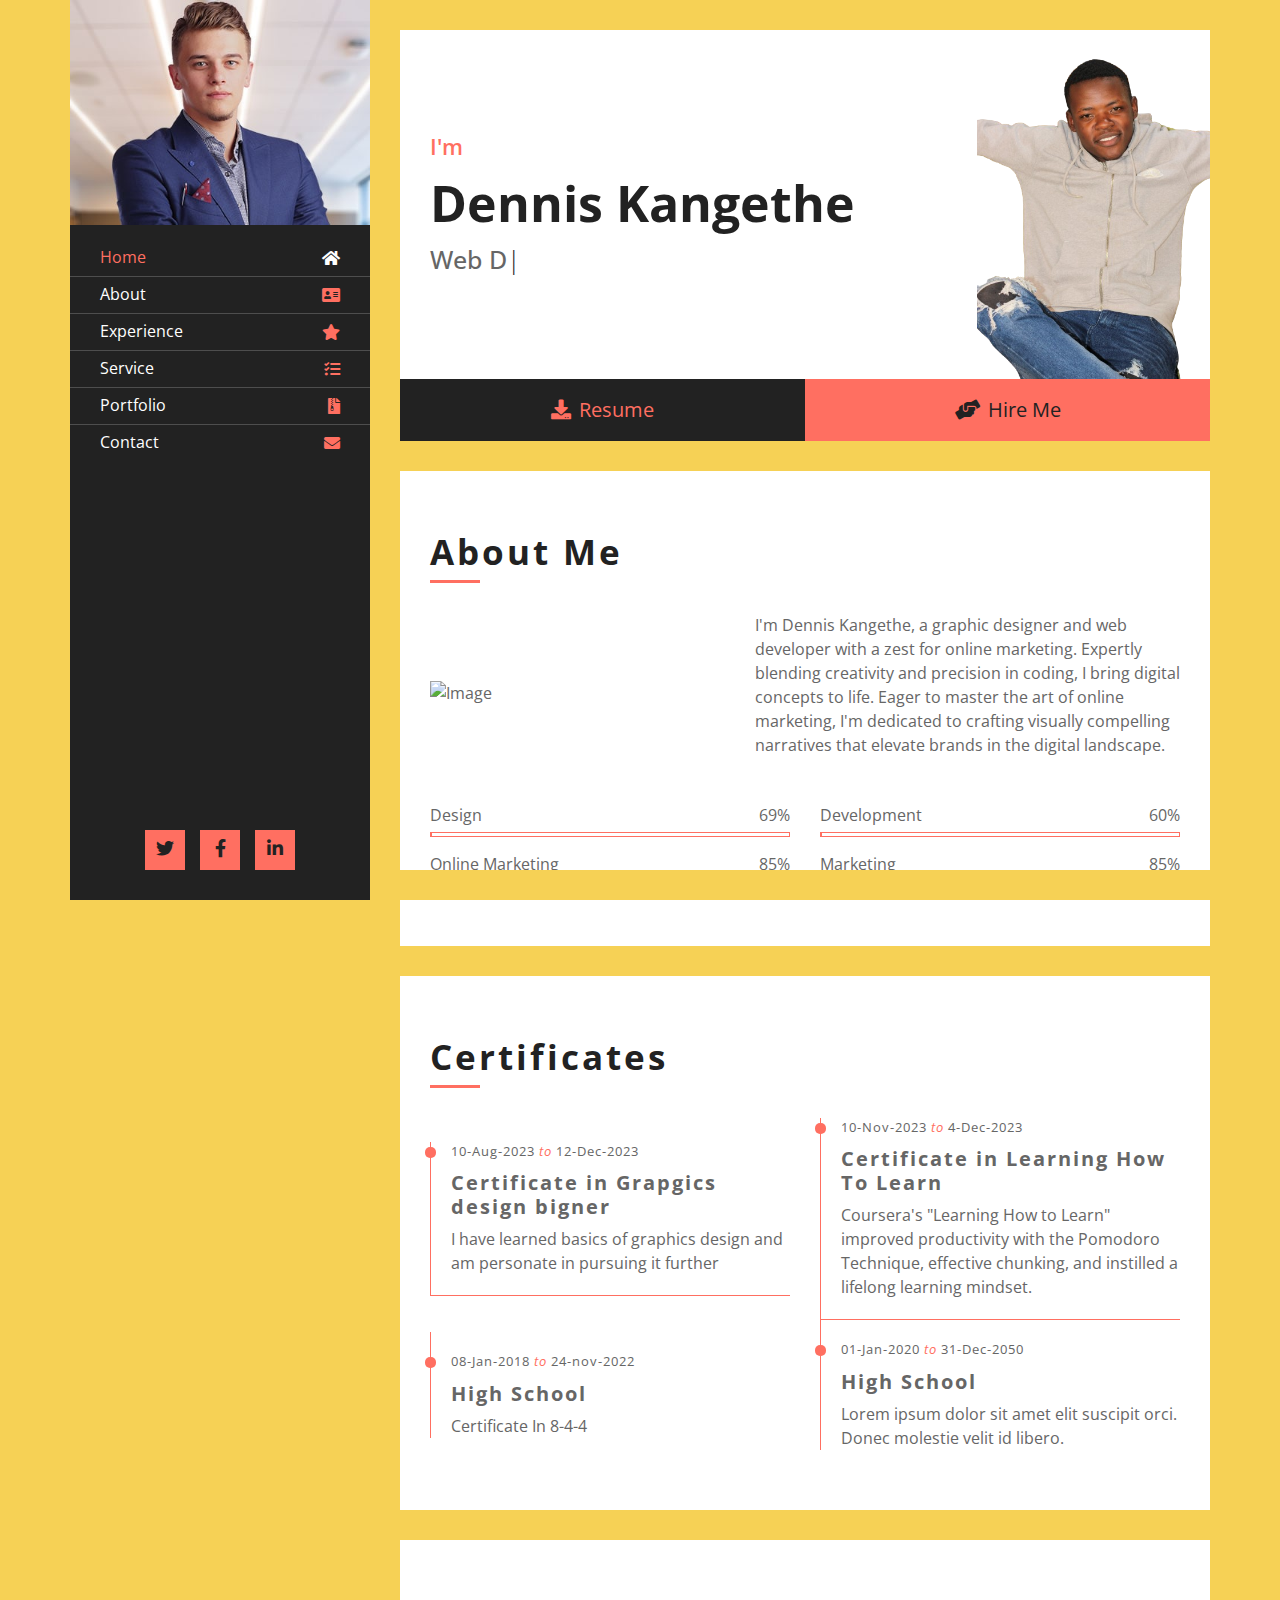
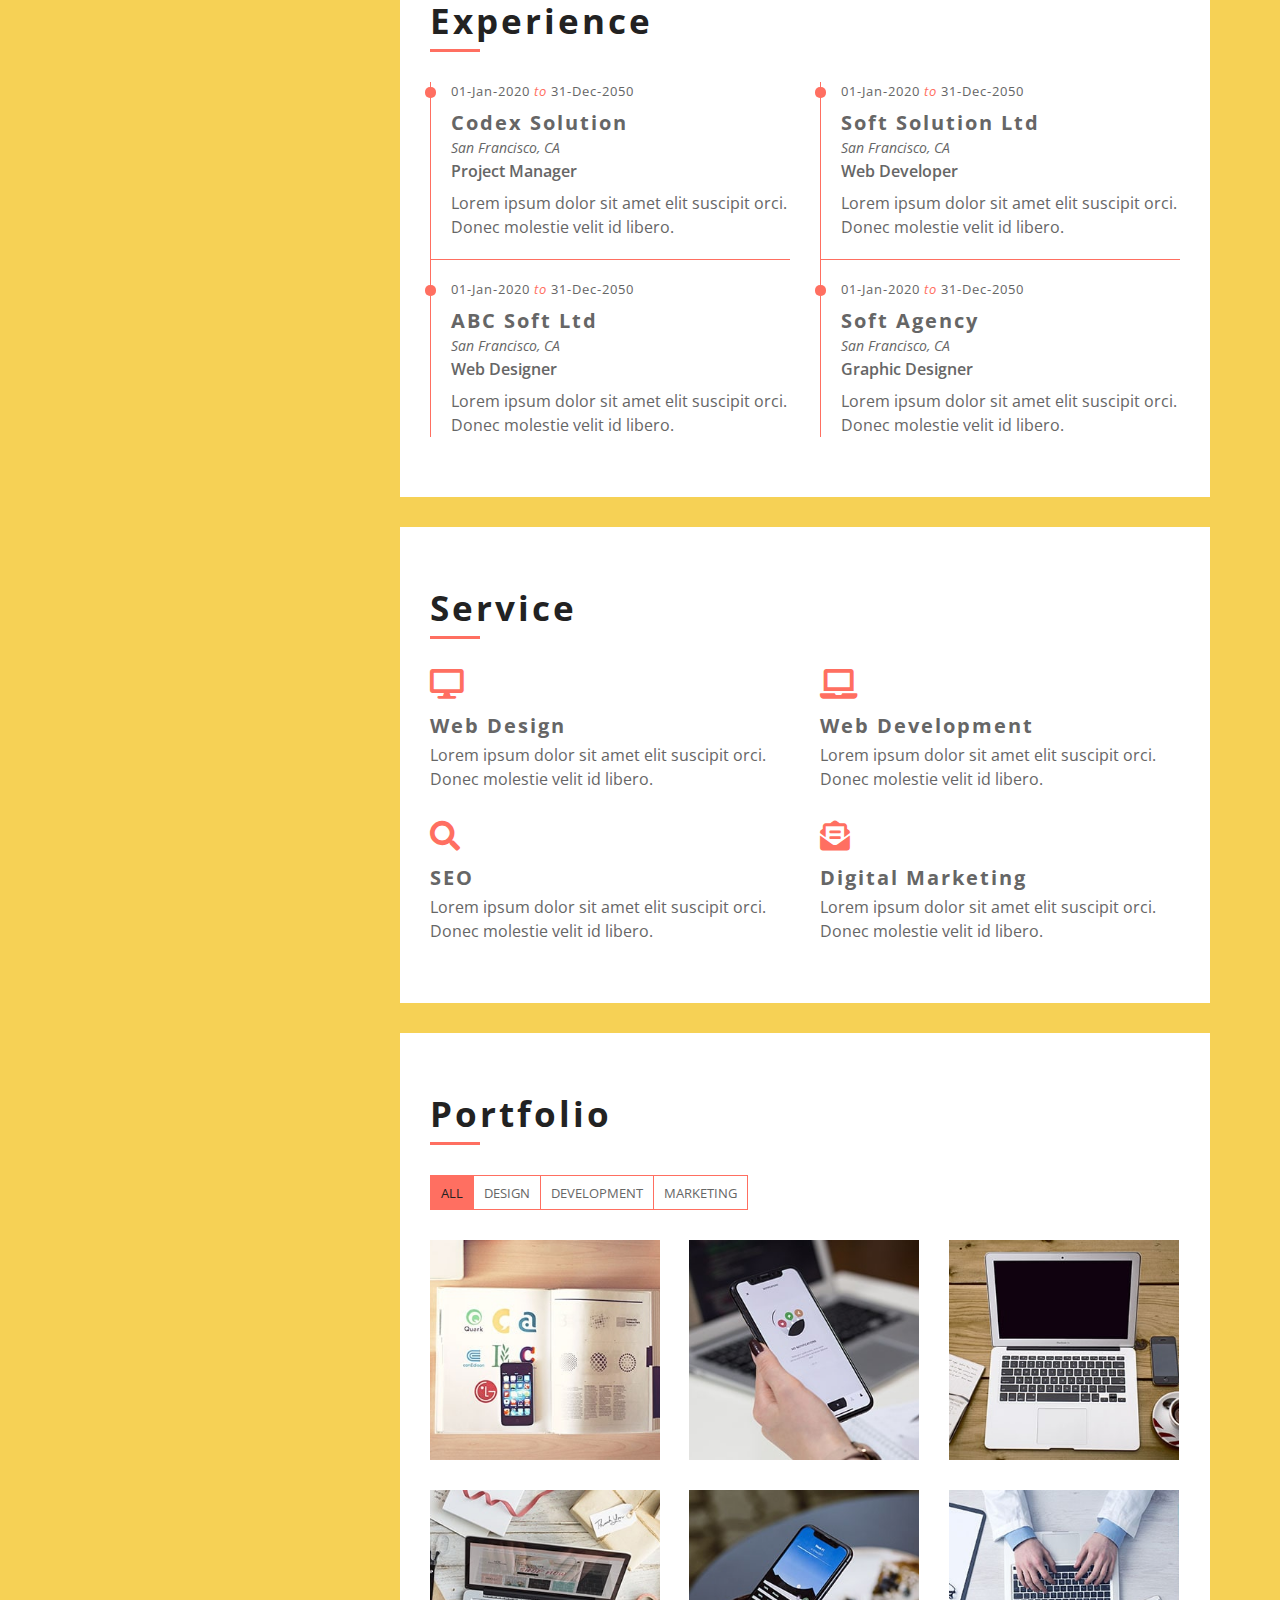
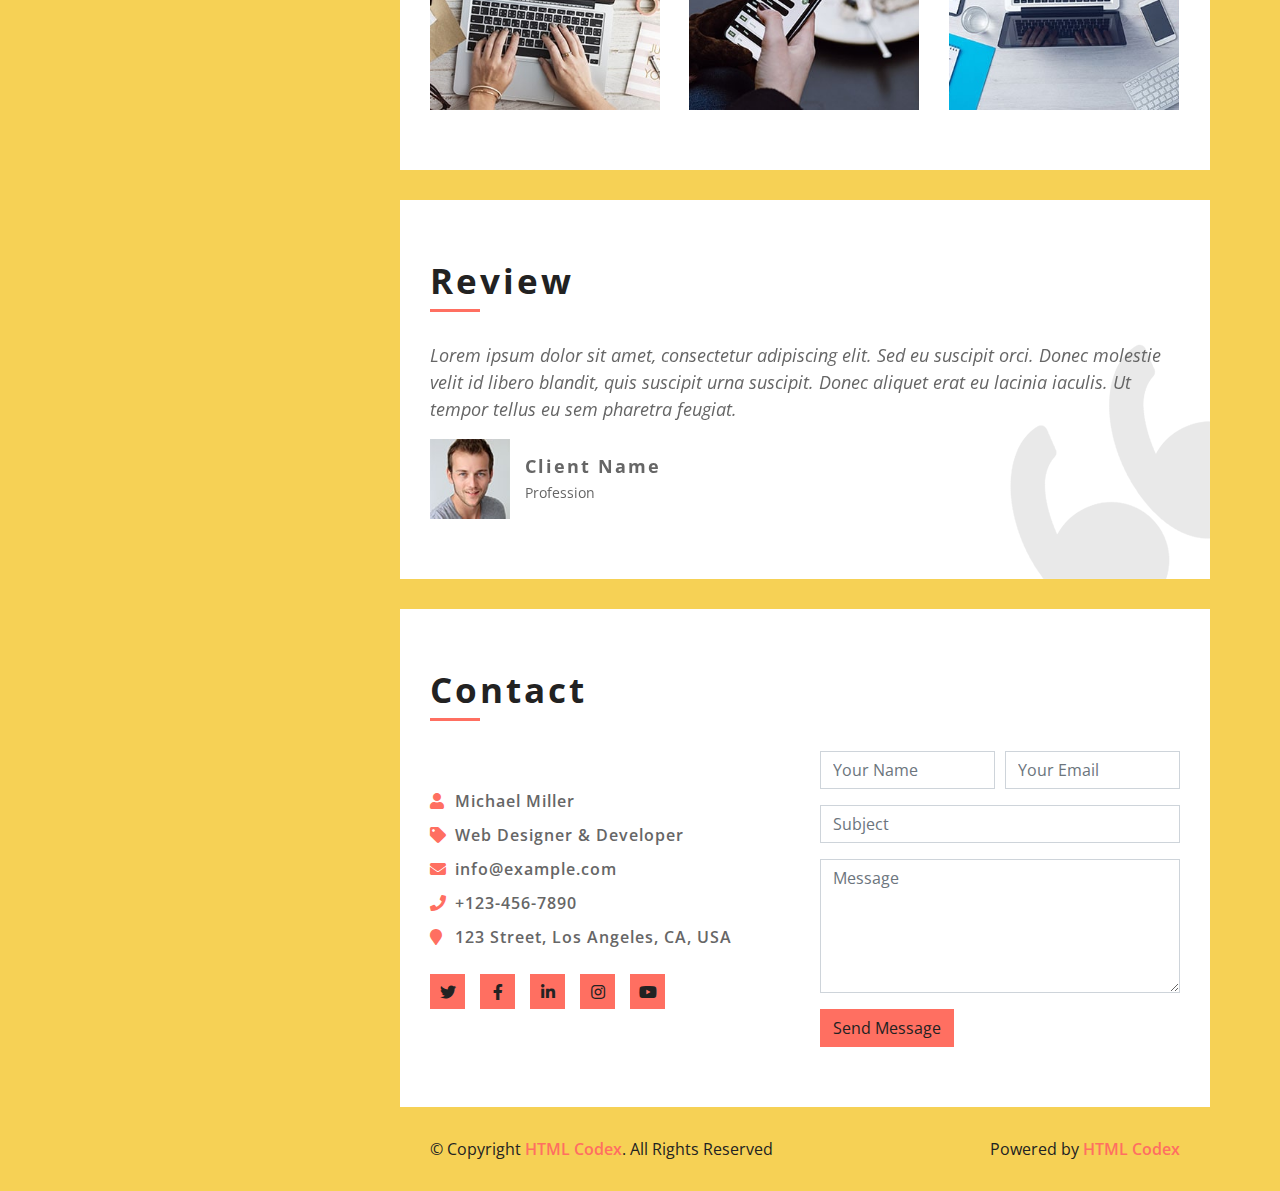
==== commit 41b7996a: "added" ====
--- a/index.html
+++ b/index.html
@@ -1,988 +1,502 @@
 <!DOCTYPE html>
 <html lang="en">
-
-<head>
-  <meta charset="utf-8">
-  <meta content="width=device-width, initial-scale=1.0" name="viewport">
-
-  <title>Dennis Kangethe</title>
-  <meta content="" name="description">
-  <meta content="" name="keywords">
-
-  <!-- Favicons -->
-  <link href="assets/img/favicon.png" rel="icon">
-  <link href="assets/img/apple-touch-icon.png" rel="apple-touch-icon">
-
-  <!-- Google Fonts -->
-  <link rel="preconnect" href="https://fonts.googleapis.com">
-  <link rel="preconnect" href="https://fonts.gstatic.com" crossorigin>
-  <link href="https://fonts.googleapis.com/css2?family=Open+Sans:ital,wght@0,300;0,400;0,500;0,600;0,700;1,300;1,400;1,600;1,700&family=Roboto:ital,wght@0,300;0,400;0,500;0,600;0,700;1,300;1,400;1,500;1,600;1,700&family=Work+Sans:ital,wght@0,300;0,400;0,500;0,600;0,700;1,300;1,400;1,500;1,600;1,700&display=swap" rel="stylesheet">
-
-  <!-- Vendor CSS Files -->
-  <link href="assets/vendor/bootstrap/css/bootstrap.min.css" rel="stylesheet">
-  <link href="assets/vendor/bootstrap-icons/bootstrap-icons.css" rel="stylesheet">
-  <link href="assets/vendor/fontawesome-free/css/all.min.css" rel="stylesheet">
-  <link href="assets/vendor/aos/aos.css" rel="stylesheet">
-  <link href="assets/vendor/glightbox/css/glightbox.min.css" rel="stylesheet">
-  <link href="assets/vendor/swiper/swiper-bundle.min.css" rel="stylesheet">
-
-  <!-- Template Main CSS File -->
-  <link href="assets/css/main.css" rel="stylesheet">
-
-  <!-- =======================================================
-  * Template Name: UpConstruction
-  * Updated: Sep 18 2023 with Bootstrap v5.3.2
-  * Template URL: https://bootstrapmade.com/upconstruction-bootstrap-construction-website-template/
-  * Author: BootstrapMade.com
-  * License: https://bootstrapmade.com/license/
-  ======================================================== -->
-</head>
-
-<body>
-
-  <!-- ======= Header ======= -->
-  <header id="header" class="header d-flex align-items-center">
-    <div class="container-fluid container-xl d-flex align-items-center justify-content-between">
-
-      <a href="index.html" class="logo d-flex align-items-center">
-        <!-- Uncomment the line below if you also wish to use an image logo -->
-        <!-- <img src="assets/img/logo.png" alt=""> -->
-        <h1>My Portfolio<span>.</span></h1>
-      </a>
-
-      <i class="mobile-nav-toggle mobile-nav-show bi bi-list"></i>
-      <i class="mobile-nav-toggle mobile-nav-hide d-none bi bi-x"></i>
-      <nav id="navbar" class="navbar">
-        <ul>
-          <li><a href="index.html" class="active">Home</a></li>
-          <li><a href="about.html">About</a></li>
-          <li><a href="projects.html">Projects</a></li>
-          <li><a href="contact.html">Contact</a></li>
-        </ul>
-      </nav><!-- .navbar -->
-
-    </div>
-  </header><!-- End Header -->
-
-  <!-- ======= Hero Section ======= -->
-  <section id="hero" class="hero">
-
-    <div class="info d-flex align-items-center">
-      <div class="container">
-        <div class="row justify-content-center">
-          <div class="col-lg-6 text-center">
-            <h2 data-aos="fade-down">Welcome to <span>Dennis Kangethe Portfolio</span></h2>
-            <p data-aos="fade-up">I am a web developer and graphic designer</p>
-            <a data-aos="fade-up" data-aos-delay="200" href="#get-started" class="btn-get-started">Get Started</a>
-          </div>
+    <head>
+        <meta charset="utf-8">
+        <title>Dennis Kangethe Portfolio</title>
+        <meta content="width=device-width, initial-scale=1.0" name="viewport">
+        <meta content="Resume Website Template Free Download" name="keywords">
+        <meta content="Resume Website Template Free Download" name="description">
+
+        <!-- Favicon -->
+        <link href="img/favicon.ico" rel="icon">
+
+        <!-- Google Fonts -->
+        <link href="https://fonts.googleapis.com/css2?family=Open+Sans:300;400;600;700;800&display=swap" rel="stylesheet">
+
+        <!-- CSS Libraries -->
+        <link href="https://stackpath.bootstrapcdn.com/bootstrap/4.4.1/css/bootstrap.min.css" rel="stylesheet">
+        <link href="https://cdnjs.cloudflare.com/ajax/libs/font-awesome/5.10.0/css/all.min.css" rel="stylesheet">
+        <link href="lib/slick/slick.css" rel="stylesheet">
+        <link href="lib/slick/slick-theme.css" rel="stylesheet">
+        <link href="lib/lightbox/css/lightbox.min.css" rel="stylesheet">
+
+        <!-- Template Stylesheet -->
+        <link href="css/style.css" rel="stylesheet">
+    </head>
+
+    <body data-spy="scroll" data-target=".navbar" data-offset="51">
+        <div class="wrapper">
+            <div class="sidebar">
+                <div class="sidebar-header">
+                    <img src="img/profile.jpg" alt="Image">
+                </div>
+                <div class="sidebar-content">
+                    <nav class="navbar navbar-expand-md bg-dark navbar-dark">
+                        <a href="#" class="navbar-brand">Navigation</a>
+                        <button type="button" class="navbar-toggler" data-toggle="collapse" data-target="#navbarCollapse">
+                            <span class="navbar-toggler-icon"></span>
+                        </button>
+                        <div class="collapse navbar-collapse" id="navbarCollapse">
+                            <ul class="nav navbar-nav">
+                                <li class="nav-item">
+                                    <a class="nav-link" href="#header">Home<i class="fa fa-home"></i></a>
+                                </li>
+                                <li class="nav-item">
+                                    <a class="nav-link" href="#about">About<i class="fa fa-address-card"></i></a>
+                                </li>
+                                <li class="nav-item">
+                                    <a class="nav-link" href="#experience">Experience<i class="fa fa-star"></i></a>
+                                </li>
+                                <li class="nav-item">
+                                    <a class="nav-link" href="#service">Service<i class="fa fa-tasks"></i></a>
+                                </li>
+                                <li class="nav-item">
+                                    <a class="nav-link" href="#portfolio">Portfolio<i class="fa fa-file-archive"></i></a>
+                                </li>
+                                <li class="nav-item">
+                                    <a class="nav-link" href="#contact">Contact<i class="fa fa-envelope"></i></a>
+                                </li>
+                            </ul>
+                        </div>
+                    </nav>
+                </div>
+                <div class="sidebar-footer">
+                    <a href="#"><i class="fab fa-twitter"></i></a>
+                    <a href="#"><i class="fab fa-facebook-f"></i></a>
+                    <a href="#"><i class="fab fa-linkedin-in"></i></a>
+                </div>
+            </div>
+            <div class="content">
+                <!-- Header Start -->
+                <div class="header" id="header">
+                    <div class="content-inner">
+                        <p>I'm</p>
+                        <h1>Dennis Kangethe</h1>
+                        <h2></h2>
+                        <div class="typed-text">Web Designer, Web Developer, Front End Developer, Apps Developer, Graphic Designer</div>
+                    </div>
+                </div>
+                <!-- Header End -->
+                
+                <!-- Large Button Start -->
+                <div class="large-btn">
+                    <div class="content-inner">
+                        <a class="btn" href="#"><i class="fa fa-download"></i>Resume</a>
+                        <a class="btn" href="#"><i class="fa fa-hands-helping"></i>Hire Me</a>
+                    </div>
+                </div>
+                <!-- Large Button End -->
+                
+                <!-- About Start -->
+                <div class="about" id="about">
+                    <div class="content-inner">
+                        <div class="content-header">
+                            <h2>About Me</h2>
+                        </div>
+                        <div class="row align-items-center">
+                            <div class="col-md-6 col-lg-5">
+                                <img src="img/IMG_3833.JPG" alt="Image">
+                            </div>
+                            <div class="col-md-6 col-lg-7">
+                                <p>
+                                    I'm Dennis Kangethe, a graphic designer and web developer with a zest for online marketing. Expertly blending creativity and precision in coding, I bring digital concepts to life. Eager to master the art of online marketing, I'm dedicated to crafting visually compelling narratives that elevate brands in the digital landscape.
+
+                                </p>
+                            </div>
+                        </div>
+                        <div class="row">
+                            <div class="col-md-6">
+                                <div class="skills">
+                                    <div class="skill-name">
+                                        <p>Design</p><p>69%</p>
+                                    </div>
+                                    <div class="progress">
+                                        <div class="progress-bar" role="progressbar" aria-valuenow="85" aria-valuemin="0" aria-valuemax="100"></div>
+                                    </div>
+                                    <div class="skill-name">
+                                        <p>Online Marketing</p><p>85%</p>
+                                    </div>
+                                    <div class="progress">
+                                        <div class="progress-bar" role="progressbar" aria-valuenow="95" aria-valuemin="0" aria-valuemax="100"></div>
+                                    </div>
+                                </div>
+                            </div>
+                            <div class="col-md-6">
+                                <div class="skills">
+                                    <div class="skill-name">
+                                        <p>Development</p><p>60%</p>
+                                    </div>
+                                    <div class="progress">
+                                        <div class="progress-bar" role="progressbar" aria-valuenow="90" aria-valuemin="0" aria-valuemax="100"></div>
+                                    </div>
+                                    <div class="skill-name">
+                                        <p>Marketing</p><p>85%</p>
+                                    </div>
+                                    <div class="progress">
+                                        <div class="progress-bar" role="progressbar" aria-valuenow="85" aria-valuemin="0" aria-valuemax="100"></div>
+                                    </div>
+                                </div>
+                            </div>
+                        </div>
+                    </div>
+                </div>
+                <!-- About End -->
+                
+                <!-- Education Start -->
+                <div class="education" id="education">
+                    <div class="content-inner">
+                        <div class="content-header">
+                            <h2>Certificates</h2>
+                        </div>
+                        <div class="row align-items-center">
+                            <div class="col-md-6">
+                                <div class="edu-col">
+                                    <span>10-Aug-2023 <i>to</i> 12-Dec-2023</span>
+                                    <h3>Certificate in Grapgics design bigner</h3>
+                                    <p>I have learned basics of graphics design and am personate in pursuing it further</p>
+                                </div>
+                            </div>
+                            <div class="col-md-6">
+                                <div class="edu-col">
+                                    <span>10-Nov-2023 <i>to</i> 4-Dec-2023</span>
+                                    <h3>Certificate in Learning How To Learn</h3>
+                                    <p>Coursera's "Learning How to Learn" improved productivity with the Pomodoro Technique, effective chunking, and instilled a lifelong learning mindset.</p>
+                                </div>
+                            </div>
+                            <div class="col-md-6">
+                                <div class="edu-col">
+                                    <span>08-Jan-2018 <i>to</i> 24-nov-2022</span>
+                                    <h3>High School</h3>
+                                    <p>Certificate In 8-4-4</p>
+                                </div>
+                            </div>
+                            <div class="col-md-6">
+                                <div class="edu-col">
+                                    <span>01-Jan-2020 <i>to</i> 31-Dec-2050</span>
+                                    <h3>High School</h3>
+                                    <p>Lorem ipsum dolor sit amet elit suscipit orci. Donec molestie velit id libero.</p>
+                                </div>
+                            </div>
+                        </div>
+                    </div>
+                </div>
+                <!-- Education Start -->
+                
+                <!-- Experience Start -->
+                <div class="experience" id="experience">
+                    <div class="content-inner">
+                        <div class="content-header">
+                            <h2>Experience</h2>
+                        </div>
+                        <div class="row align-items-center">
+                            <div class="col-md-6">
+                                <div class="exp-col">
+                                    <span>01-Jan-2020 <i>to</i> 31-Dec-2050</span>
+                                    <h3>Codex Solution</h3>
+                                    <h4>San Francisco, CA</h4>
+                                    <h5>Project Manager</h5>
+                                    <p>Lorem ipsum dolor sit amet elit suscipit orci. Donec molestie velit id libero.</p>
+                                </div>
+                            </div>
+                            <div class="col-md-6">
+                                <div class="exp-col">
+                                    <span>01-Jan-2020 <i>to</i> 31-Dec-2050</span>
+                                    <h3>Soft Solution Ltd</h3>
+                                    <h4>San Francisco, CA</h4>
+                                    <h5>Web Developer</h5>
+                                    <p>Lorem ipsum dolor sit amet elit suscipit orci. Donec molestie velit id libero.</p>
+                                </div>
+                            </div>
+                            <div class="col-md-6">
+                                <div class="exp-col">
+                                    <span>01-Jan-2020 <i>to</i> 31-Dec-2050</span>
+                                    <h3>ABC Soft Ltd</h3>
+                                    <h4>San Francisco, CA</h4>
+                                    <h5>Web Designer</h5>
+                                    <p>Lorem ipsum dolor sit amet elit suscipit orci. Donec molestie velit id libero.</p>
+                                </div>
+                            </div>
+                            <div class="col-md-6">
+                                <div class="exp-col">
+                                    <span>01-Jan-2020 <i>to</i> 31-Dec-2050</span>
+                                    <h3>Soft Agency</h3>
+                                    <h4>San Francisco, CA</h4>
+                                    <h5>Graphic Designer</h5>
+                                    <p>Lorem ipsum dolor sit amet elit suscipit orci. Donec molestie velit id libero.</p>
+                                </div>
+                            </div>
+                        </div>
+                    </div>
+                </div>
+                <!-- Experience Start -->
+                
+                <!-- Service Start -->
+                <div class="service" id="service">
+                    <div class="content-inner">
+                        <div class="content-header">
+                            <h2>Service</h2>
+                        </div>
+                        <div class="row align-items-center">
+                            <div class="col-md-6">
+                                <div class="srv-col">
+                                    <i class="fa fa-desktop"></i>
+                                    <h3>Web Design</h3>
+                                    <p>Lorem ipsum dolor sit amet elit suscipit orci. Donec molestie velit id libero.</p>
+                                </div>
+                            </div>
+                            <div class="col-md-6">
+                                <div class="srv-col">
+                                    <i class="fa fa-laptop"></i>
+                                    <h3>Web Development</h3>
+                                    <p>Lorem ipsum dolor sit amet elit suscipit orci. Donec molestie velit id libero.</p>
+                                </div>
+                            </div>
+                            <div class="col-md-6">
+                                <div class="srv-col">
+                                    <i class="fa fa-search"></i>
+                                    <h3>SEO</h3>
+                                    <p>Lorem ipsum dolor sit amet elit suscipit orci. Donec molestie velit id libero.</p>
+                                </div>
+                            </div>
+                            <div class="col-md-6">
+                                <div class="srv-col">
+                                    <i class="fa fa-envelope-open-text"></i>
+                                    <h3>Digital Marketing</h3>
+                                    <p>Lorem ipsum dolor sit amet elit suscipit orci. Donec molestie velit id libero.</p>
+                                </div>
+                            </div>
+                        </div>
+                    </div>
+                </div>
+                <!-- Service Start -->
+                
+                <!-- Portfolio Start -->
+                <div class="portfolio" id="portfolio">
+                    <div class="content-inner">
+                        <div class="content-header">
+                            <h2>Portfolio</h2>
+                        </div>
+                        <div class="row">
+                            <div class="col-lg-12">
+                                <ul id="portfolio-flters">
+                                    <li data-filter="*" class="filter-active">All</li>
+                                    <li data-filter=".web-des">Design</li>
+                                    <li data-filter=".web-dev">Development</li>
+                                    <li data-filter=".dig-mar">Marketing</li>
+                                </ul>
+                            </div>
+                        </div>
+                        <div class="row portfolio-container">
+                            <div class="col-lg-4 col-md-6 portfolio-item web-des">
+                                <div class="portfolio-wrap">
+                                    <figure>
+                                        <img src="img/portfolio-1.jpg" class="img-fluid" alt="">
+                                        <a href="img/portfolio-1.jpg" data-lightbox="portfolio" data-title="Project Name" class="link-preview" title="Preview"><i class="fa fa-eye"></i></a>
+                                        <a href="#" class="link-details" title="More Details"><i class="fa fa-link"></i></a>
+                                        <a class="portfolio-title" href="#">Project Name <span>Web Design</span></a>
+                                    </figure>
+                                </div>
+                            </div>
+
+                            <div class="col-lg-4 col-md-6 portfolio-item web-des">
+                                <div class="portfolio-wrap">
+                                    <figure>
+                                        <img src="img/portfolio-2.jpg" class="img-fluid" alt="">
+                                        <a href="img/portfolio-2.jpg" class="link-preview" data-lightbox="portfolio" data-title="Project Name" title="Preview"><i class="fa fa-eye"></i></a>
+                                        <a href="#" class="link-details" title="More Details"><i class="fa fa-link"></i></a>
+                                        <a class="portfolio-title" href="#">Project Name <span>Web Design</span></a>
+                                    </figure>
+                                </div>
+                            </div>
+
+                            <div class="col-lg-4 col-md-6 portfolio-item web-dev">
+                                <div class="portfolio-wrap">
+                                    <figure>
+                                        <img src="img/portfolio-3.jpg" class="img-fluid" alt="">
+                                        <a href="img/portfolio-3.jpg" class="link-preview" data-lightbox="portfolio" data-title="Project Name" title="Preview"><i class="fa fa-eye"></i></a>
+                                        <a href="#" class="link-details" title="More Details"><i class="fa fa-link"></i></a>
+                                        <a class="portfolio-title" href="#">Project Name <span>Web Development</span></a>
+                                    </figure>
+                                </div>
+                            </div>
+
+                            <div class="col-lg-4 col-md-6 portfolio-item web-dev">
+                                <div class="portfolio-wrap">
+                                    <figure>
+                                        <img src="img/portfolio-4.jpg" class="img-fluid" alt="">
+                                        <a href="img/portfolio-4.jpg" class="link-preview" data-lightbox="portfolio" data-title="Project Name" title="Preview"><i class="fa fa-eye"></i></a>
+                                        <a href="#" class="link-details" title="More Details"><i class="fa fa-link"></i></a>
+                                        <a class="portfolio-title" href="#">Project Name <span>Web Development</span></a>
+                                    </figure>
+                                </div>
+                            </div>
+
+                            <div class="col-lg-4 col-md-6 portfolio-item dig-mar">
+                                <div class="portfolio-wrap">
+                                    <figure>
+                                        <img src="img/portfolio-5.jpg" class="img-fluid" alt="">
+                                        <a href="img/portfolio-5.jpg" class="link-preview" data-lightbox="portfolio" data-title="Project Name" title="Preview"><i class="fa fa-eye"></i></a>
+                                        <a href="#" class="link-details" title="More Details"><i class="fa fa-link"></i></a>
+                                        <a class="portfolio-title" href="#">Project Name <span>Digital Marketing</span></a>
+                                    </figure>
+                                </div>
+                            </div>
+
+                            <div class="col-lg-4 col-md-6 portfolio-item dig-mar">
+                                <div class="portfolio-wrap">
+                                    <figure>
+                                        <img src="img/portfolio-6.jpg" class="img-fluid" alt="">
+                                        <a href="img/portfolio-6.jpg" class="link-preview" data-lightbox="portfolio" data-title="Project Name" title="Preview"><i class="fa fa-eye"></i></a>
+                                        <a href="#" class="link-details" title="More Details"><i class="fa fa-link"></i></a>
+                                        <a class="portfolio-title" href="#">Project Name <span>Digital Marketing</span></a>
+                                    </figure>
+                                </div>
+                            </div>
+                        </div>
+                    </div>
+                </div>
+                <!-- Portfolio Start -->
+                
+                <!-- Review Start -->
+                <div class="review" id="review">
+                    <div class="content-inner">
+                        <div class="content-header">
+                            <h2>Review</h2>
+                        </div>
+                        <div class="row align-items-center review-slider">
+                            <div class="col-md-12">
+                                <div class="review-slider-item">
+                                    <div class="review-text">
+                                        <p>
+                                            Lorem ipsum dolor sit amet, consectetur adipiscing elit. Sed eu suscipit orci. Donec molestie velit id libero blandit, quis suscipit urna suscipit. Donec aliquet erat eu lacinia iaculis. Ut tempor tellus eu sem pharetra feugiat.
+                                        </p>
+                                    </div>
+                                    <div class="review-img">
+                                        <img src="img/review-1.jpg" alt="Image">
+                                        <div class="review-name">
+                                            <h3>Client Name</h3>
+                                            <p>Profession</p>
+                                        </div>
+                                    </div>
+                                </div>
+                            </div>
+                            <div class="col-md-12">
+                                <div class="review-slider-item">
+                                    <div class="review-text">
+                                        <p>
+                                            Lorem ipsum dolor sit amet, consectetur adipiscing elit. Sed eu suscipit orci. Donec molestie velit id libero blandit, quis suscipit urna suscipit. Donec aliquet erat eu lacinia iaculis. Ut tempor tellus eu sem pharetra feugiat.
+                                        </p>
+                                    </div>
+                                    <div class="review-img">
+                                        <img src="img/review-2.jpg" alt="Image">
+                                        <div class="review-name">
+                                            <h3>Client Name</h3>
+                                            <p>Profession</p>
+                                        </div>
+                                    </div>
+                                </div>
+                            </div>
+                            <div class="col-md-12">
+                                <div class="review-slider-item">
+                                    <div class="review-text">
+                                        <p>
+                                            Lorem ipsum dolor sit amet, consectetur adipiscing elit. Sed eu suscipit orci. Donec molestie velit id libero blandit, quis suscipit urna suscipit. Donec aliquet erat eu lacinia iaculis. Ut tempor tellus eu sem pharetra feugiat.
+                                        </p>
+                                    </div>
+                                    <div class="review-img">
+                                        <img src="img/review-3.jpg" alt="Image">
+                                        <div class="review-name">
+                                            <h3>Client Name</h3>
+                                            <p>Profession</p>
+                                        </div>
+                                    </div>
+                                </div>
+                            </div>
+                        </div>
+                    </div>
+                </div>
+                <!-- Review End -->
+                
+                <!-- Contact Start -->
+                <div class="contact" id="contact">
+                    <div class="content-inner">
+                        <div class="content-header">
+                            <h2>Contact</h2>
+                        </div>
+                        <div class="row align-items-center">
+                            <div class="col-md-6">
+                                <div class="contact-info">
+                                    <p><i class="fa fa-user"></i>Michael Miller</p>
+                                    <p><i class="fa fa-tag"></i>Web Designer & Developer</p>
+                                    <p><i class="fa fa-envelope"></i><a href="mailto:info@example.com">info@example.com</a></p>
+                                    <p><i class="fa fa-phone"></i><a href="tel:+1234567890">+123-456-7890</a></p>
+                                    <p><i class="fa fa-map-marker"></i>123 Street, Los Angeles, CA, USA</p>
+                                    <div class="social">
+                                        <a class="btn" href=""><i class="fab fa-twitter"></i></a>
+                                        <a class="btn" href=""><i class="fab fa-facebook-f"></i></a>
+                                        <a class="btn" href=""><i class="fab fa-linkedin-in"></i></a>
+                                        <a class="btn" href=""><i class="fab fa-instagram"></i></a>
+                                        <a class="btn" href=""><i class="fab fa-youtube"></i></a>
+                                    </div>
+                                </div>
+                            </div>
+                            <div class="col-md-6">
+                                <div class="form">
+                                    <form>
+                                        <div class="form-row">
+                                            <div class="form-group col-md-6">
+                                                <input type="text" class="form-control" placeholder="Your Name" />
+                                            </div>
+                                            <div class="form-group col-md-6">
+                                                <input type="email" class="form-control" placeholder="Your Email" />
+                                            </div>
+                                        </div>
+                                        <div class="form-group">
+                                            <input type="text" class="form-control" placeholder="Subject" />
+                                        </div>
+                                        <div class="form-group">
+                                            <textarea class="form-control" rows="5" placeholder="Message"></textarea>
+                                        </div>
+                                        <div><button class="btn" type="submit">Send Message</button></div>
+                                    </form>
+                                </div>
+                            </div>
+                        </div>
+                    </div>
+                </div>
+                <!-- Contact End -->
+                
+                <!-- Footer Start -->
+                <div class="footer">
+                    <div class="content-inner">
+                        <div class="row align-items-center">
+                            <div class="col-md-6">
+                                <p>&copy; Copyright <a href="https://htmlcodex.com">HTML Codex</a>. All Rights Reserved</p>
+                            </div>
+                            <div class="col-md-6">
+                                <p>Powered by <a href="https://htmlcodex.com">HTML Codex</a></p>
+                            </div>
+                        </div>
+                    </div>
+                </div>
+                <!-- Footer Start -->
+            </div>
         </div>
-      </div>
-    </div>
-
-    <div id="hero-carousel" class="carousel slide" data-bs-ride="carousel" data-bs-interval="5000">
-
-      <div class="carousel-item active" style="background-image: url(assets/img/hero-carousel/IMG_3884.JPG)"></div>
-      <div class="carousel-
-
-      <a class="carousel-control-prev" href="#hero-carousel" role="button" data-bs-slide="prev">
-        <span class="carousel-control-prev-icon bi bi-chevron-left" aria-hidden="true"></span>
-      </a>
-
-      <a class="carousel-control-next" href="#hero-carousel" role="button" data-bs-slide="next">
-        <span class="carousel-control-next-icon bi bi-chevron-right" aria-hidden="true"></span>
-      </a>
-
-    </div>
-
-  </section><!-- End Hero Section -->
-
-  <main id="main">
-
-    <!-- ======= Get Started Section ======= -->
-    <section id="get-started" class="get-started section-bg">
-      <div class="container">
-
-        <div class="row justify-content-between gy-4">
-
-          <div class="col-lg-6 d-flex align-items-center" data-aos="fade-up">
-            <div class="content">
-              <h3>Minus hic non reiciendis ea possimus at quia.</h3>
-              <p>Rem id rerum. Debitis deserunt quidem delectus expedita ducimus dolor. Aut iusto ipsa. Eos ipsum nobis ipsa soluta itaque perspiciatis fuga ipsum perspiciatis. Eum amet fugiat totam nisi possimus ut delectus dicta.
-              <p>Aliquam velit deserunt autem. Inventore et saepe. Tenetur suscipit eligendi labore culpa eos. Deserunt porro magni qui necessitatibus dolorem at animi cupiditate.</p>
-            </div>
-          </div>
-
-          <div class="col-lg-5" data-aos="fade">
-            <form action="forms/quote.php" method="post" class="php-email-form">
-              <h3>Get a quote</h3>
-              <p>Vel nobis odio laboriosam et hic voluptatem. Inventore vitae totam. Rerum repellendus enim linead sero park flows.</p>
-              <div class="row gy-3">
-
-                <div class="col-md-12">
-                  <input type="text" name="name" class="form-control" placeholder="Name" required>
-                </div>
-
-                <div class="col-md-12 ">
-                  <input type="email" class="form-control" name="email" placeholder="Email" required>
-                </div>
-
-                <div class="col-md-12">
-                  <input type="text" class="form-control" name="phone" placeholder="Phone" required>
-                </div>
-
-                <div class="col-md-12">
-                  <textarea class="form-control" name="message" rows="6" placeholder="Message" required></textarea>
-                </div>
-
-                <div class="col-md-12 text-center">
-                  <div class="loading">Loading</div>
-                  <div class="error-message"></div>
-                  <div class="sent-message">Your quote request has been sent successfully. Thank you!</div>
-
-                  <button type="submit">Get a quote</button>
-                </div>
-
-              </div>
-            </form>
-          </div><!-- End Quote Form -->
-
-        </div>
-
-      </div>
-    </section><!-- End Get Started Section -->
-
-    <!-- ======= Constructions Section ======= -->
-    <section id="constructions" class="constructions">
-      <div class="container" data-aos="fade-up">
-
-        <div class="section-header">
-          <h2>Constructions</h2>
-          <p>Nulla dolorum nulla nesciunt rerum facere sed ut inventore quam porro nihil id ratione ea sunt quis dolorem dolore earum</p>
-        </div>
-
-        <div class="row gy-4">
-
-          <div class="col-lg-6" data-aos="fade-up" data-aos-delay="100">
-            <div class="card-item">
-              <div class="row">
-                <div class="col-xl-5">
-                  <div class="card-bg" style="background-image: url(assets/img/constructions-1.jpg);"></div>
-                </div>
-                <div class="col-xl-7 d-flex align-items-center">
-                  <div class="card-body">
-                    <h4 class="card-title">Eligendi omnis sunt veritatis.</h4>
-                    <p>Fuga in dolorum et iste et culpa. Commodi possimus nesciunt modi voluptatem placeat deleniti adipisci. Cum delectus doloribus non veritatis. Officia temporibus illo magnam. Dolor eos et.</p>
-                  </div>
-                </div>
-              </div>
-            </div>
-          </div><!-- End Card Item -->
-
-          <div class="col-lg-6" data-aos="fade-up" data-aos-delay="200">
-            <div class="card-item">
-              <div class="row">
-                <div class="col-xl-5">
-                  <div class="card-bg" style="background-image: url(assets/img/constructions-2.jpg);"></div>
-                </div>
-                <div class="col-xl-7 d-flex align-items-center">
-                  <div class="card-body">
-                    <h4 class="card-title">Possimus ut sed velit assumenda</h4>
-                    <p>Sunt deserunt maiores voluptatem autem est rerum perferendis rerum blanditiis. Est laboriosam qui iste numquam laboriosam voluptatem architecto. Est laudantium sunt at quas aut hic. Eum dignissimos.</p>
-                  </div>
-                </div>
-              </div>
-            </div>
-          </div><!-- End Card Item -->
-
-          <div class="col-lg-6" data-aos="fade-up" data-aos-delay="300">
-            <div class="card-item">
-              <div class="row">
-                <div class="col-xl-5">
-                  <div class="card-bg" style="background-image: url(assets/img/constructions-3.jpg);"></div>
-                </div>
-                <div class="col-xl-7 d-flex align-items-center">
-                  <div class="card-body">
-                    <h4 class="card-title">Error beatae dolor inventore aut</h4>
-                    <p>Dicta porro nobis. Velit cum in. Nesciunt dignissimos enim molestiae facilis numquam quae quaerat ipsam omnis. Neque debitis ipsum at architecto officia laboriosam odit. Ut sunt temporibus nulla culpa.</p>
-                  </div>
-                </div>
-              </div>
-            </div>
-          </div><!-- End Card Item -->
-
-          <div class="col-lg-6" data-aos="fade-up" data-aos-delay="400">
-            <div class="card-item">
-              <div class="row">
-                <div class="col-xl-5">
-                  <div class="card-bg" style="background-image: url(assets/img/constructions-4.jpg);"></div>
-                </div>
-                <div class="col-xl-7 d-flex align-items-center">
-                  <div class="card-body">
-                    <h4 class="card-title">Expedita voluptas ut ut nesciunt</h4>
-                    <p>Aut est quidem doloremque voluptatem magnam quis excepturi vero quia. Eum eos doloremque architecto illo at beatae dolore. Fugiat suscipit et sint ratione dolores. Aut aliquid ea dolores libero nobis.</p>
-                  </div>
-                </div>
-              </div>
-            </div>
-          </div><!-- End Card Item -->
-
-        </div>
-
-      </div>
-    </section><!-- End Constructions Section -->
-
-    <!-- ======= Services Section ======= -->
-    <section id="services" class="services section-bg">
-      <div class="container" data-aos="fade-up">
-
-        <div class="section-header">
-          <h2>Services</h2>
-          <p>Voluptatem quibusdam ut ullam perferendis repellat non ut consequuntur est eveniet deleniti fignissimos eos quam</p>
-        </div>
-
-        <div class="row gy-4">
-
-          <div class="col-lg-4 col-md-6" data-aos="fade-up" data-aos-delay="100">
-            <div class="service-item  position-relative">
-              <div class="icon">
-                <i class="fa-solid fa-mountain-city"></i>
-              </div>
-              <h3>Nesciunt Mete</h3>
-              <p>Provident nihil minus qui consequatur non omnis maiores. Eos accusantium minus dolores iure perferendis tempore et consequatur.</p>
-              <a href="service-details.html" class="readmore stretched-link">Learn more <i class="bi bi-arrow-right"></i></a>
-            </div>
-          </div><!-- End Service Item -->
-
-          <div class="col-lg-4 col-md-6" data-aos="fade-up" data-aos-delay="200">
-            <div class="service-item position-relative">
-              <div class="icon">
-                <i class="fa-solid fa-arrow-up-from-ground-water"></i>
-              </div>
-              <h3>Eosle Commodi</h3>
-              <p>Ut autem aut autem non a. Sint sint sit facilis nam iusto sint. Libero corrupti neque eum hic non ut nesciunt dolorem.</p>
-              <a href="service-details.html" class="readmore stretched-link">Learn more <i class="bi bi-arrow-right"></i></a>
-            </div>
-          </div><!-- End Service Item -->
-
-          <div class="col-lg-4 col-md-6" data-aos="fade-up" data-aos-delay="300">
-            <div class="service-item position-relative">
-              <div class="icon">
-                <i class="fa-solid fa-compass-drafting"></i>
-              </div>
-              <h3>Ledo Markt</h3>
-              <p>Ut excepturi voluptatem nisi sed. Quidem fuga consequatur. Minus ea aut. Vel qui id voluptas adipisci eos earum corrupti.</p>
-              <a href="service-details.html" class="readmore stretched-link">Learn more <i class="bi bi-arrow-right"></i></a>
-            </div>
-          </div><!-- End Service Item -->
-
-          <div class="col-lg-4 col-md-6" data-aos="fade-up" data-aos-delay="400">
-            <div class="service-item position-relative">
-              <div class="icon">
-                <i class="fa-solid fa-trowel-bricks"></i>
-              </div>
-              <h3>Asperiores Commodit</h3>
-              <p>Non et temporibus minus omnis sed dolor esse consequatur. Cupiditate sed error ea fuga sit provident adipisci neque.</p>
-              <a href="service-details.html" class="readmore stretched-link">Learn more <i class="bi bi-arrow-right"></i></a>
-            </div>
-          </div><!-- End Service Item -->
-
-          <div class="col-lg-4 col-md-6" data-aos="fade-up" data-aos-delay="500">
-            <div class="service-item position-relative">
-              <div class="icon">
-                <i class="fa-solid fa-helmet-safety"></i>
-              </div>
-              <h3>Velit Doloremque</h3>
-              <p>Cumque et suscipit saepe. Est maiores autem enim facilis ut aut ipsam corporis aut. Sed animi at autem alias eius labore.</p>
-              <a href="service-details.html" class="readmore stretched-link">Learn more <i class="bi bi-arrow-right"></i></a>
-            </div>
-          </div><!-- End Service Item -->
-
-          <div class="col-lg-4 col-md-6" data-aos="fade-up" data-aos-delay="600">
-            <div class="service-item position-relative">
-              <div class="icon">
-                <i class="fa-solid fa-arrow-up-from-ground-water"></i>
-              </div>
-              <h3>Dolori Architecto</h3>
-              <p>Hic molestias ea quibusdam eos. Fugiat enim doloremque aut neque non et debitis iure. Corrupti recusandae ducimus enim.</p>
-              <a href="service-details.html" class="readmore stretched-link">Learn more <i class="bi bi-arrow-right"></i></a>
-            </div>
-          </div><!-- End Service Item -->
-
-        </div>
-
-      </div>
-    </section><!-- End Services Section -->
-
-    <!-- ======= Alt Services Section ======= -->
-    <section id="alt-services" class="alt-services">
-      <div class="container" data-aos="fade-up">
-
-        <div class="row justify-content-around gy-4">
-          <div class="col-lg-6 img-bg" style="background-image: url(assets/img/alt-services.jpg);" data-aos="zoom-in" data-aos-delay="100"></div>
-
-          <div class="col-lg-5 d-flex flex-column justify-content-center">
-            <h3>Enim quis est voluptatibus aliquid consequatur fugiat</h3>
-            <p>Esse voluptas cumque vel exercitationem. Reiciendis est hic accusamus. Non ipsam et sed minima temporibus laudantium. Soluta voluptate sed facere corporis dolores excepturi</p>
-
-            <div class="icon-box d-flex position-relative" data-aos="fade-up" data-aos-delay="100">
-              <i class="bi bi-easel flex-shrink-0"></i>
-              <div>
-                <h4><a href="" class="stretched-link">Lorem Ipsum</a></h4>
-                <p>Voluptatum deleniti atque corrupti quos dolores et quas molestias excepturi sint occaecati cupiditate non provident</p>
-              </div>
-            </div><!-- End Icon Box -->
-
-            <div class="icon-box d-flex position-relative" data-aos="fade-up" data-aos-delay="200">
-              <i class="bi bi-patch-check flex-shrink-0"></i>
-              <div>
-                <h4><a href="" class="stretched-link">Nemo Enim</a></h4>
-                <p>At vero eos et accusamus et iusto odio dignissimos ducimus qui blanditiis praesentium voluptatum deleniti atque</p>
-              </div>
-            </div><!-- End Icon Box -->
-
-            <div class="icon-box d-flex position-relative" data-aos="fade-up" data-aos-delay="300">
-              <i class="bi bi-brightness-high flex-shrink-0"></i>
-              <div>
-                <h4><a href="" class="stretched-link">Dine Pad</a></h4>
-                <p>Explicabo est voluptatum asperiores consequatur magnam. Et veritatis odit. Sunt aut deserunt minus aut eligendi omnis</p>
-              </div>
-            </div><!-- End Icon Box -->
-
-            <div class="icon-box d-flex position-relative" data-aos="fade-up" data-aos-delay="400">
-              <i class="bi bi-brightness-high flex-shrink-0"></i>
-              <div>
-                <h4><a href="" class="stretched-link">Tride clov</a></h4>
-                <p>Est voluptatem labore deleniti quis a delectus et. Saepe dolorem libero sit non aspernatur odit amet. Et eligendi</p>
-              </div>
-            </div><!-- End Icon Box -->
-
-          </div>
-        </div>
-
-      </div>
-    </section><!-- End Alt Services Section -->
-
-    <!-- ======= Features Section ======= -->
-    <section id="features" class="features section-bg">
-      <div class="container" data-aos="fade-up">
-
-        <ul class="nav nav-tabs row  g-2 d-flex">
-
-          <li class="nav-item col-3">
-            <a class="nav-link active show" data-bs-toggle="tab" data-bs-target="#tab-1">
-              <h4>Modisit</h4>
-            </a>
-          </li><!-- End tab nav item -->
-
-          <li class="nav-item col-3">
-            <a class="nav-link" data-bs-toggle="tab" data-bs-target="#tab-2">
-              <h4>Praesenti</h4>
-            </a><!-- End tab nav item -->
-
-          <li class="nav-item col-3">
-            <a class="nav-link" data-bs-toggle="tab" data-bs-target="#tab-3">
-              <h4>Explica</h4>
-            </a>
-          </li><!-- End tab nav item -->
-
-          <li class="nav-item col-3">
-            <a class="nav-link" data-bs-toggle="tab" data-bs-target="#tab-4">
-              <h4>Nostrum</h4>
-            </a>
-          </li><!-- End tab nav item -->
-
-        </ul>
-
-        <div class="tab-content">
-
-          <div class="tab-pane active show" id="tab-1">
-            <div class="row">
-              <div class="col-lg-6 order-2 order-lg-1 mt-3 mt-lg-0 d-flex flex-column justify-content-center" data-aos="fade-up" data-aos-delay="100">
-                <h3>Voluptatem dignissimos provident</h3>
-                <p class="fst-italic">
-                  Lorem ipsum dolor sit amet, consectetur adipiscing elit, sed do eiusmod tempor incididunt ut labore et dolore
-                  magna aliqua.
-                </p>
-                <ul>
-                  <li><i class="bi bi-check2-all"></i> Ullamco laboris nisi ut aliquip ex ea commodo consequat.</li>
-                  <li><i class="bi bi-check2-all"></i> Duis aute irure dolor in reprehenderit in voluptate velit.</li>
-                  <li><i class="bi bi-check2-all"></i> Ullamco laboris nisi ut aliquip ex ea commodo consequat. Duis aute irure dolor in reprehenderit in voluptate trideta storacalaperda mastiro dolore eu fugiat nulla pariatur.</li>
-                </ul>
-              </div>
-              <div class="col-lg-6 order-1 order-lg-2 text-center" data-aos="fade-up" data-aos-delay="200">
-                <img src="assets/img/features-1.jpg" alt="" class="img-fluid">
-              </div>
-            </div>
-          </div><!-- End tab content item -->
-
-          <div class="tab-pane" id="tab-2">
-            <div class="row">
-              <div class="col-lg-6 order-2 order-lg-1 mt-3 mt-lg-0 d-flex flex-column justify-content-center">
-                <h3>Neque exercitationem debitis</h3>
-                <p class="fst-italic">
-                  Lorem ipsum dolor sit amet, consectetur adipiscing elit, sed do eiusmod tempor incididunt ut labore et dolore
-                  magna aliqua.
-                </p>
-                <ul>
-                  <li><i class="bi bi-check2-all"></i> Ullamco laboris nisi ut aliquip ex ea commodo consequat.</li>
-                  <li><i class="bi bi-check2-all"></i> Duis aute irure dolor in reprehenderit in voluptate velit.</li>
-                  <li><i class="bi bi-check2-all"></i> Provident mollitia neque rerum asperiores dolores quos qui a. Ipsum neque dolor voluptate nisi sed.</li>
-                  <li><i class="bi bi-check2-all"></i> Ullamco laboris nisi ut aliquip ex ea commodo consequat. Duis aute irure dolor in reprehenderit in voluptate trideta storacalaperda mastiro dolore eu fugiat nulla pariatur.</li>
-                </ul>
-              </div>
-              <div class="col-lg-6 order-1 order-lg-2 text-center">
-                <img src="assets/img/features-2.jpg" alt="" class="img-fluid">
-              </div>
-            </div>
-          </div><!-- End tab content item -->
-
-          <div class="tab-pane" id="tab-3">
-            <div class="row">
-              <div class="col-lg-6 order-2 order-lg-1 mt-3 mt-lg-0 d-flex flex-column justify-content-center">
-                <h3>Voluptatibus commodi accusamu</h3>
-                <ul>
-                  <li><i class="bi bi-check2-all"></i> Ullamco laboris nisi ut aliquip ex ea commodo consequat.</li>
-                  <li><i class="bi bi-check2-all"></i> Duis aute irure dolor in reprehenderit in voluptate velit.</li>
-                  <li><i class="bi bi-check2-all"></i> Provident mollitia neque rerum asperiores dolores quos qui a. Ipsum neque dolor voluptate nisi sed.</li>
-                </ul>
-                <p class="fst-italic">
-                  Lorem ipsum dolor sit amet, consectetur adipiscing elit, sed do eiusmod tempor incididunt ut labore et dolore
-                  magna aliqua.
-                </p>
-              </div>
-              <div class="col-lg-6 order-1 order-lg-2 text-center">
-                <img src="assets/img/features-3.jpg" alt="" class="img-fluid">
-              </div>
-            </div>
-          </div><!-- End tab content item -->
-
-          <div class="tab-pane" id="tab-4">
-            <div class="row">
-              <div class="col-lg-6 order-2 order-lg-1 mt-3 mt-lg-0 d-flex flex-column justify-content-center">
-                <h3>Omnis fugiat ea explicabo sunt</h3>
-                <p class="fst-italic">
-                  Lorem ipsum dolor sit amet, consectetur adipiscing elit, sed do eiusmod tempor incididunt ut labore et dolore
-                  magna aliqua.
-                </p>
-                <ul>
-                  <li><i class="bi bi-check2-all"></i> Ullamco laboris nisi ut aliquip ex ea commodo consequat.</li>
-                  <li><i class="bi bi-check2-all"></i> Duis aute irure dolor in reprehenderit in voluptate velit.</li>
-                  <li><i class="bi bi-check2-all"></i> Ullamco laboris nisi ut aliquip ex ea commodo consequat. Duis aute irure dolor in reprehenderit in voluptate trideta storacalaperda mastiro dolore eu fugiat nulla pariatur.</li>
-                </ul>
-              </div>
-              <div class="col-lg-6 order-1 order-lg-2 text-center">
-                <img src="assets/img/features-4.jpg" alt="" class="img-fluid">
-              </div>
-            </div>
-          </div><!-- End tab content item -->
-
-        </div>
-
-      </div>
-    </section><!-- End Features Section -->
-
-    <!-- ======= Our Projects Section ======= -->
-    <section id="projects" class="projects">
-      <div class="container" data-aos="fade-up">
-
-        <div class="section-header">
-          <h2>Our Projects</h2>
-          <p>Consequatur libero assumenda est voluptatem est quidem illum et officia imilique qui vel architecto accusamus fugit aut qui distinctio</p>
-        </div>
-
-        <div class="portfolio-isotope" data-portfolio-filter="*" data-portfolio-layout="masonry" data-portfolio-sort="original-order">
-
-          <ul class="portfolio-flters" data-aos="fade-up" data-aos-delay="100">
-            <li data-filter="*" class="filter-active">All</li>
-            <li data-filter=".filter-remodeling">Remodeling</li>
-            <li data-filter=".filter-construction">Construction</li>
-            <li data-filter=".filter-repairs">Repairs</li>
-            <li data-filter=".filter-design">Design</li>
-          </ul><!-- End Projects Filters -->
-
-          <div class="row gy-4 portfolio-container" data-aos="fade-up" data-aos-delay="200">
-
-            <div class="col-lg-4 col-md-6 portfolio-item filter-remodeling">
-              <div class="portfolio-content h-100">
-                <img src="assets/img/projects/remodeling-1.jpg" class="img-fluid" alt="">
-                <div class="portfolio-info">
-                  <h4>Remodeling 1</h4>
-                  <p>Lorem ipsum, dolor sit amet consectetur</p>
-                  <a href="assets/img/projects/remodeling-1.jpg" title="Remodeling 1" data-gallery="portfolio-gallery-remodeling" class="glightbox preview-link"><i class="bi bi-zoom-in"></i></a>
-                  <a href="project-details.html" title="More Details" class="details-link"><i class="bi bi-link-45deg"></i></a>
-                </div>
-              </div>
-            </div><!-- End Projects Item -->
-
-            <div class="col-lg-4 col-md-6 portfolio-item filter-construction">
-              <div class="portfolio-content h-100">
-                <img src="assets/img/projects/construction-1.jpg" class="img-fluid" alt="">
-                <div class="portfolio-info">
-                  <h4>Construction 1</h4>
-                  <p>Lorem ipsum, dolor sit amet consectetur</p>
-                  <a href="assets/img/projects/construction-1.jpg" title="Construction 1" data-gallery="portfolio-gallery-construction" class="glightbox preview-link"><i class="bi bi-zoom-in"></i></a>
-                  <a href="project-details.html" title="More Details" class="details-link"><i class="bi bi-link-45deg"></i></a>
-                </div>
-              </div>
-            </div><!-- End Projects Item -->
-
-            <div class="col-lg-4 col-md-6 portfolio-item filter-repairs">
-              <div class="portfolio-content h-100">
-                <img src="assets/img/projects/repairs-1.jpg" class="img-fluid" alt="">
-                <div class="portfolio-info">
-                  <h4>Repairs 1</h4>
-                  <p>Lorem ipsum, dolor sit amet consectetur</p>
-                  <a href="assets/img/projects/repairs-1.jpg" title="Repairs 1" data-gallery="portfolio-gallery-repairs" class="glightbox preview-link"><i class="bi bi-zoom-in"></i></a>
-                  <a href="project-details.html" title="More Details" class="details-link"><i class="bi bi-link-45deg"></i></a>
-                </div>
-              </div>
-            </div><!-- End Projects Item -->
-
-            <div class="col-lg-4 col-md-6 portfolio-item filter-design">
-              <div class="portfolio-content h-100">
-                <img src="assets/img/projects/design-1.jpg" class="img-fluid" alt="">
-                <div class="portfolio-info">
-                  <h4>Design 1</h4>
-                  <p>Lorem ipsum, dolor sit amet consectetur</p>
-                  <a href="assets/img/projects/design-1.jpg" title="Repairs 1" data-gallery="portfolio-gallery-book" class="glightbox preview-link"><i class="bi bi-zoom-in"></i></a>
-                  <a href="project-details.html" title="More Details" class="details-link"><i class="bi bi-link-45deg"></i></a>
-                </div>
-              </div>
-            </div><!-- End Projects Item -->
-
-            <div class="col-lg-4 col-md-6 portfolio-item filter-remodeling">
-              <div class="portfolio-content h-100">
-                <img src="assets/img/projects/remodeling-2.jpg" class="img-fluid" alt="">
-                <div class="portfolio-info">
-                  <h4>Remodeling 2</h4>
-                  <p>Lorem ipsum, dolor sit amet consectetur</p>
-                  <a href="assets/img/projects/remodeling-2.jpg" title="Remodeling 2" data-gallery="portfolio-gallery-remodeling" class="glightbox preview-link"><i class="bi bi-zoom-in"></i></a>
-                  <a href="project-details.html" title="More Details" class="details-link"><i class="bi bi-link-45deg"></i></a>
-                </div>
-              </div>
-            </div><!-- End Projects Item -->
-
-            <div class="col-lg-4 col-md-6 portfolio-item filter-construction">
-              <div class="portfolio-content h-100">
-                <img src="assets/img/projects/construction-2.jpg" class="img-fluid" alt="">
-                <div class="portfolio-info">
-                  <h4>Construction 2</h4>
-                  <p>Lorem ipsum, dolor sit amet consectetur</p>
-                  <a href="assets/img/projects/construction-2.jpg" title="Construction 2" data-gallery="portfolio-gallery-construction" class="glightbox preview-link"><i class="bi bi-zoom-in"></i></a>
-                  <a href="project-details.html" title="More Details" class="details-link"><i class="bi bi-link-45deg"></i></a>
-                </div>
-              </div>
-            </div><!-- End Projects Item -->
-
-            <div class="col-lg-4 col-md-6 portfolio-item filter-repairs">
-              <div class="portfolio-content h-100">
-                <img src="assets/img/projects/repairs-2.jpg" class="img-fluid" alt="">
-                <div class="portfolio-info">
-                  <h4>Repairs 2</h4>
-                  <p>Lorem ipsum, dolor sit amet consectetur</p>
-                  <a href="assets/img/projects/repairs-2.jpg" title="Repairs 2" data-gallery="portfolio-gallery-repairs" class="glightbox preview-link"><i class="bi bi-zoom-in"></i></a>
-                  <a href="project-details.html" title="More Details" class="details-link"><i class="bi bi-link-45deg"></i></a>
-                </div>
-              </div>
-            </div><!-- End Projects Item -->
-
-            <div class="col-lg-4 col-md-6 portfolio-item filter-design">
-              <div class="portfolio-content h-100">
-                <img src="assets/img/projects/design-2.jpg" class="img-fluid" alt="">
-                <div class="portfolio-info">
-                  <h4>Design 2</h4>
-                  <p>Lorem ipsum, dolor sit amet consectetur</p>
-                  <a href="assets/img/projects/design-2.jpg" title="Repairs 2" data-gallery="portfolio-gallery-book" class="glightbox preview-link"><i class="bi bi-zoom-in"></i></a>
-                  <a href="project-details.html" title="More Details" class="details-link"><i class="bi bi-link-45deg"></i></a>
-                </div>
-              </div>
-            </div><!-- End Projects Item -->
-
-            <div class="col-lg-4 col-md-6 portfolio-item filter-remodeling">
-              <div class="portfolio-content h-100">
-                <img src="assets/img/projects/remodeling-3.jpg" class="img-fluid" alt="">
-                <div class="portfolio-info">
-                  <h4>Remodeling 3</h4>
-                  <p>Lorem ipsum, dolor sit amet consectetur</p>
-                  <a href="assets/img/projects/remodeling-3.jpg" title="Remodeling 3" data-gallery="portfolio-gallery-remodeling" class="glightbox preview-link"><i class="bi bi-zoom-in"></i></a>
-                  <a href="project-details.html" title="More Details" class="details-link"><i class="bi bi-link-45deg"></i></a>
-                </div>
-              </div>
-            </div><!-- End Projects Item -->
-
-            <div class="col-lg-4 col-md-6 portfolio-item filter-construction">
-              <div class="portfolio-content h-100">
-                <img src="assets/img/projects/construction-3.jpg" class="img-fluid" alt="">
-                <div class="portfolio-info">
-                  <h4>Construction 3</h4>
-                  <p>Lorem ipsum, dolor sit amet consectetur</p>
-                  <a href="assets/img/projects/construction-3.jpg" title="Construction 3" data-gallery="portfolio-gallery-construction" class="glightbox preview-link"><i class="bi bi-zoom-in"></i></a>
-                  <a href="project-details.html" title="More Details" class="details-link"><i class="bi bi-link-45deg"></i></a>
-                </div>
-              </div>
-            </div><!-- End Projects Item -->
-
-            <div class="col-lg-4 col-md-6 portfolio-item filter-repairs">
-              <div class="portfolio-content h-100">
-                <img src="assets/img/projects/repairs-3.jpg" class="img-fluid" alt="">
-                <div class="portfolio-info">
-                  <h4>Repairs 3</h4>
-                  <p>Lorem ipsum, dolor sit amet consectetur</p>
-                  <a href="assets/img/projects/repairs-3.jpg" title="Repairs 2" data-gallery="portfolio-gallery-repairs" class="glightbox preview-link"><i class="bi bi-zoom-in"></i></a>
-                  <a href="project-details.html" title="More Details" class="details-link"><i class="bi bi-link-45deg"></i></a>
-                </div>
-              </div>
-            </div><!-- End Projects Item -->
-
-            <div class="col-lg-4 col-md-6 portfolio-item filter-design">
-              <div class="portfolio-content h-100">
-                <img src="assets/img/projects/design-3.jpg" class="img-fluid" alt="">
-                <div class="portfolio-info">
-                  <h4>Design 3</h4>
-                  <p>Lorem ipsum, dolor sit amet consectetur</p>
-                  <a href="assets/img/projects/design-3.jpg" title="Repairs 3" data-gallery="portfolio-gallery-book" class="glightbox preview-link"><i class="bi bi-zoom-in"></i></a>
-                  <a href="project-details.html" title="More Details" class="details-link"><i class="bi bi-link-45deg"></i></a>
-                </div>
-              </div>
-            </div><!-- End Projects Item -->
-
-          </div><!-- End Projects Container -->
-
-        </div>
-
-      </div>
-    </section><!-- End Our Projects Section -->
-
-    <!-- ======= Testimonials Section ======= -->
-    <section id="testimonials" class="testimonials section-bg">
-      <div class="container" data-aos="fade-up">
-
-        <div class="section-header">
-          <h2>Testimonials</h2>
-          <p>Quam sed id excepturi ccusantium dolorem ut quis dolores nisi llum nostrum enim velit qui ut et autem uia reprehenderit sunt deleniti</p>
-        </div>
-
-        <div class="slides-2 swiper">
-          <div class="swiper-wrapper">
-
-            <div class="swiper-slide">
-              <div class="testimonial-wrap">
-                <div class="testimonial-item">
-                  <img src="assets/img/testimonials/testimonials-1.jpg" class="testimonial-img" alt="">
-                  <h3>Saul Goodman</h3>
-                  <h4>Ceo &amp; Founder</h4>
-                  <div class="stars">
-                    <i class="bi bi-star-fill"></i><i class="bi bi-star-fill"></i><i class="bi bi-star-fill"></i><i class="bi bi-star-fill"></i><i class="bi bi-star-fill"></i>
-                  </div>
-                  <p>
-                    <i class="bi bi-quote quote-icon-left"></i>
-                    Proin iaculis purus consequat sem cure digni ssim donec porttitora entum suscipit rhoncus. Accusantium quam, ultricies eget id, aliquam eget nibh et. Maecen aliquam, risus at semper.
-                    <i class="bi bi-quote quote-icon-right"></i>
-                  </p>
-                </div>
-              </div>
-            </div><!-- End testimonial item -->
-
-            <div class="swiper-slide">
-              <div class="testimonial-wrap">
-                <div class="testimonial-item">
-                  <img src="assets/img/testimonials/testimonials-2.jpg" class="testimonial-img" alt="">
-                  <h3>Sara Wilsson</h3>
-                  <h4>Designer</h4>
-                  <div class="stars">
-                    <i class="bi bi-star-fill"></i><i class="bi bi-star-fill"></i><i class="bi bi-star-fill"></i><i class="bi bi-star-fill"></i><i class="bi bi-star-fill"></i>
-                  </div>
-                  <p>
-                    <i class="bi bi-quote quote-icon-left"></i>
-                    Export tempor illum tamen malis malis eram quae irure esse labore quem cillum quid cillum eram malis quorum velit fore eram velit sunt aliqua noster fugiat irure amet legam anim culpa.
-                    <i class="bi bi-quote quote-icon-right"></i>
-                  </p>
-                </div>
-              </div>
-            </div><!-- End testimonial item -->
-
-            <div class="swiper-slide">
-              <div class="testimonial-wrap">
-                <div class="testimonial-item">
-                  <img src="assets/img/testimonials/testimonials-3.jpg" class="testimonial-img" alt="">
-                  <h3>Jena Karlis</h3>
-                  <h4>Store Owner</h4>
-                  <div class="stars">
-                    <i class="bi bi-star-fill"></i><i class="bi bi-star-fill"></i><i class="bi bi-star-fill"></i><i class="bi bi-star-fill"></i><i class="bi bi-star-fill"></i>
-                  </div>
-                  <p>
-                    <i class="bi bi-quote quote-icon-left"></i>
-                    Enim nisi quem export duis labore cillum quae magna enim sint quorum nulla quem veniam duis minim tempor labore quem eram duis noster aute amet eram fore quis sint minim.
-                    <i class="bi bi-quote quote-icon-right"></i>
-                  </p>
-                </div>
-              </div>
-            </div><!-- End testimonial item -->
-
-            <div class="swiper-slide">
-              <div class="testimonial-wrap">
-                <div class="testimonial-item">
-                  <img src="assets/img/testimonials/testimonials-4.jpg" class="testimonial-img" alt="">
-                  <h3>Matt Brandon</h3>
-                  <h4>Freelancer</h4>
-                  <div class="stars">
-                    <i class="bi bi-star-fill"></i><i class="bi bi-star-fill"></i><i class="bi bi-star-fill"></i><i class="bi bi-star-fill"></i><i class="bi bi-star-fill"></i>
-                  </div>
-                  <p>
-                    <i class="bi bi-quote quote-icon-left"></i>
-                    Fugiat enim eram quae cillum dolore dolor amet nulla culpa multos export minim fugiat minim velit minim dolor enim duis veniam ipsum anim magna sunt elit fore quem dolore labore illum veniam.
-                    <i class="bi bi-quote quote-icon-right"></i>
-                  </p>
-                </div>
-              </div>
-            </div><!-- End testimonial item -->
-
-            <div class="swiper-slide">
-              <div class="testimonial-wrap">
-                <div class="testimonial-item">
-                  <img src="assets/img/testimonials/testimonials-5.jpg" class="testimonial-img" alt="">
-                  <h3>John Larson</h3>
-                  <h4>Entrepreneur</h4>
-                  <div class="stars">
-                    <i class="bi bi-star-fill"></i><i class="bi bi-star-fill"></i><i class="bi bi-star-fill"></i><i class="bi bi-star-fill"></i><i class="bi bi-star-fill"></i>
-                  </div>
-                  <p>
-                    <i class="bi bi-quote quote-icon-left"></i>
-                    Quis quorum aliqua sint quem legam fore sunt eram irure aliqua veniam tempor noster veniam enim culpa labore duis sunt culpa nulla illum cillum fugiat legam esse veniam culpa fore nisi cillum quid.
-                    <i class="bi bi-quote quote-icon-right"></i>
-                  </p>
-                </div>
-              </div>
-            </div><!-- End testimonial item -->
-
-          </div>
-          <div class="swiper-pagination"></div>
-        </div>
-
-      </div>
-    </section><!-- End Testimonials Section -->
-
-    <!-- ======= Recent Blog Posts Section ======= -->
-    <section id="recent-blog-posts" class="recent-blog-posts">
-      <div class="container" data-aos="fade-up"">
-
-    
-    
-  <div class=" section-header">
-        <h2>Recent Blog Posts</h2>
-        <p>In commodi voluptatem excepturi quaerat nihil error autem voluptate ut et officia consequuntu</p>
-      </div>
-
-      <div class="row gy-5">
-
-        <div class="col-xl-4 col-md-6" data-aos="fade-up" data-aos-delay="100">
-          <div class="post-item position-relative h-100">
-
-            <div class="post-img position-relative overflow-hidden">
-              <img src="assets/img/blog/blog-1.jpg" class="img-fluid" alt="">
-              <span class="post-date">December 12</span>
-            </div>
-
-            <div class="post-content d-flex flex-column">
-
-              <h3 class="post-title">Eum ad dolor et. Autem aut fugiat debitis</h3>
-
-              <div class="meta d-flex align-items-center">
-                <div class="d-flex align-items-center">
-                  <i class="bi bi-person"></i> <span class="ps-2">Julia Parker</span>
-                </div>
-                <span class="px-3 text-black-50">/</span>
-                <div class="d-flex align-items-center">
-                  <i class="bi bi-folder2"></i> <span class="ps-2">Politics</span>
-                </div>
-              </div>
-
-              <hr>
-
-              <a href="blog-details.html" class="readmore stretched-link"><span>Read More</span><i class="bi bi-arrow-right"></i></a>
-
-            </div>
-
-          </div>
-        </div><!-- End post item -->
-
-        <div class="col-xl-4 col-md-6" data-aos="fade-up" data-aos-delay="200">
-          <div class="post-item position-relative h-100">
-
-            <div class="post-img position-relative overflow-hidden">
-              <img src="assets/img/blog/blog-2.jpg" class="img-fluid" alt="">
-              <span class="post-date">July 17</span>
-            </div>
-
-            <div class="post-content d-flex flex-column">
-
-              <h3 class="post-title">Et repellendus molestiae qui est sed omnis</h3>
-
-              <div class="meta d-flex align-items-center">
-                <div class="d-flex align-items-center">
-                  <i class="bi bi-person"></i> <span class="ps-2">Mario Douglas</span>
-                </div>
-                <span class="px-3 text-black-50">/</span>
-                <div class="d-flex align-items-center">
-                  <i class="bi bi-folder2"></i> <span class="ps-2">Sports</span>
-                </div>
-              </div>
-
-              <hr>
-
-              <a href="blog-details.html" class="readmore stretched-link"><span>Read More</span><i class="bi bi-arrow-right"></i></a>
-
-            </div>
-
-          </div>
-        </div><!-- End post item -->
-
-        <div class="col-xl-4 col-md-6">
-          <div class="post-item position-relative h-100" data-aos="fade-up" data-aos-delay="300">
-
-            <div class="post-img position-relative overflow-hidden">
-              <img src="assets/img/blog/blog-3.jpg" class="img-fluid" alt="">
-              <span class="post-date">September 05</span>
-            </div>
-
-            <div class="post-content d-flex flex-column">
-
-              <h3 class="post-title">Quia assumenda est et veritati tirana ploder</h3>
-
-              <div class="meta d-flex align-items-center">
-                <div class="d-flex align-items-center">
-                  <i class="bi bi-person"></i> <span class="ps-2">Lisa Hunter</span>
-                </div>
-                <span class="px-3 text-black-50">/</span>
-                <div class="d-flex align-items-center">
-                  <i class="bi bi-folder2"></i> <span class="ps-2">Economics</span>
-                </div>
-              </div>
-
-              <hr>
-
-              <a href="blog-details.html" class="readmore stretched-link"><span>Read More</span><i class="bi bi-arrow-right"></i></a>
-
-            </div>
-
-          </div>
-        </div><!-- End post item -->
-
-      </div>
-
-      </div>
-    </section>
-    <!-- End Recent Blog Posts Section -->
-
-  </main><!-- End #main -->
-
-  <!-- ======= Footer ======= -->
-  <footer id="footer" class="footer">
-
-    <div class="footer-content position-relative">
-      <div class="container">
-        <div class="row">
-
-          <div class="col-lg-4 col-md-6">
-            <div class="footer-info">
-              <h3>UpConstruction</h3>
-              <p>
-                A108 Adam Street <br>
-                NY 535022, USA<br><br>
-                <strong>Phone:</strong> +1 5589 55488 55<br>
-                <strong>Email:</strong> info@example.com<br>
-              </p>
-              <div class="social-links d-flex mt-3">
-                <a href="#" class="d-flex align-items-center justify-content-center"><i class="bi bi-twitter"></i></a>
-                <a href="#" class="d-flex align-items-center justify-content-center"><i class="bi bi-facebook"></i></a>
-                <a href="#" class="d-flex align-items-center justify-content-center"><i class="bi bi-instagram"></i></a>
-                <a href="#" class="d-flex align-items-center justify-content-center"><i class="bi bi-linkedin"></i></a>
-              </div>
-            </div>
-          </div><!-- End footer info column-->
-
-          <div class="col-lg-2 col-md-3 footer-links">
-            <h4>Useful Links</h4>
-            <ul>
-              <li><a href="#">Home</a></li>
-              <li><a href="#">About us</a></li>
-              <li><a href="#">Services</a></li>
-              <li><a href="#">Terms of service</a></li>
-              <li><a href="#">Privacy policy</a></li>
-            </ul>
-          </div><!-- End footer links column-->
-
-          <div class="col-lg-2 col-md-3 footer-links">
-            <h4>Our Services</h4>
-            <ul>
-              <li><a href="#">Web Design</a></li>
-              <li><a href="#">Web Development</a></li>
-              <li><a href="#">Product Management</a></li>
-              <li><a href="#">Marketing</a></li>
-              <li><a href="#">Graphic Design</a></li>
-            </ul>
-          </div><!-- End footer links column-->
-
-          <div class="col-lg-2 col-md-3 footer-links">
-            <h4>Hic solutasetp</h4>
-            <ul>
-              <li><a href="#">Molestiae accusamus iure</a></li>
-              <li><a href="#">Excepturi dignissimos</a></li>
-              <li><a href="#">Suscipit distinctio</a></li>
-              <li><a href="#">Dilecta</a></li>
-              <li><a href="#">Sit quas consectetur</a></li>
-            </ul>
-          </div><!-- End footer links column-->
-
-          <div class="col-lg-2 col-md-3 footer-links">
-            <h4>Nobis illum</h4>
-            <ul>
-              <li><a href="#">Ipsam</a></li>
-              <li><a href="#">Laudantium dolorum</a></li>
-              <li><a href="#">Dinera</a></li>
-              <li><a href="#">Trodelas</a></li>
-              <li><a href="#">Flexo</a></li>
-            </ul>
-          </div><!-- End footer links column-->
-
-        </div>
-      </div>
-    </div>
-
-    <div class="footer-legal text-center position-relative">
-      <div class="container">
-        <div class="copyright">
-          &copy; Copyright <strong><span>UpConstruction</span></strong>. All Rights Reserved
-        </div>
-        <div class="credits">
-          <!-- All the links in the footer should remain intact. -->
-          <!-- You can delete the links only if you purchased the pro version. -->
-          <!-- Licensing information: https://bootstrapmade.com/license/ -->
-          <!-- Purchase the pro version with working PHP/AJAX contact form: https://bootstrapmade.com/upconstruction-bootstrap-construction-website-template/ -->
-          Designed by <a href="https://bootstrapmade.com/">BootstrapMade</a>
-        </div>
-      </div>
-    </div>
-
-  </footer>
-  <!-- End Footer -->
-
-  <a href="#" class="scroll-top d-flex align-items-center justify-content-center"><i class="bi bi-arrow-up-short"></i></a>
-
-  <div id="preloader"></div>
-
-  <!-- Vendor JS Files -->
-  <script src="assets/vendor/bootstrap/js/bootstrap.bundle.min.js"></script>
-  <script src="assets/vendor/aos/aos.js"></script>
-  <script src="assets/vendor/glightbox/js/glightbox.min.js"></script>
-  <script src="assets/vendor/isotope-layout/isotope.pkgd.min.js"></script>
-  <script src="assets/vendor/swiper/swiper-bundle.min.js"></script>
-  <script src="assets/vendor/purecounter/purecounter_vanilla.js"></script>
-  <script src="assets/vendor/php-email-form/validate.js"></script>
-
-  <!-- Template Main JS File -->
-  <script src="assets/js/main.js"></script>
-
-</body>
-
-</html>+        
+        <!-- Back to Top -->
+        <a href="#" class="back-to-top"><i class="fa fa-angle-double-up"></i></a>
+        
+        <!-- JavaScript Libraries -->
+        <script src="https://code.jquery.com/jquery-3.4.1.min.js"></script>
+        <script src="https://stackpath.bootstrapcdn.com/bootstrap/4.4.1/js/bootstrap.bundle.min.js"></script>
+        <script src="lib/easing/easing.min.js"></script>
+        <script src="lib/slick/slick.min.js"></script>
+        <script src="lib/typed/typed.min.js"></script>
+        <script src="lib/waypoints/waypoints.min.js"></script>
+        <script src="lib/isotope/isotope.pkgd.min.js"></script>
+        <script src="lib/lightbox/js/lightbox.min.js"></script>
+        
+        <!-- Template Javascript -->
+        <script src="js/main.js"></script>
+    </body>
+</html>
--- a/css/style.css
+++ b/css/style.css
@@ -0,0 +1,1104 @@
+/**********************************/
+/********** General CSS ***********/
+/**********************************/
+body {
+    color: #666666;
+    background: #F6D155;
+    font-family: 'Open Sans', sans-serif;
+}
+
+a {
+    color: #222222;
+    transition: all .3s;
+}
+
+a:hover,
+a:active,
+a:focus {
+    color: #FF6F61;
+    outline: none;
+    text-decoration: none;
+}
+
+.btn:focus {
+    box-shadow: none;
+}
+
+
+/**********************************/
+/****** Layout with Sidebar *******/
+/**********************************/
+.wrapper {
+    position: relative;
+    margin: 0 auto;
+    width: 100%;
+    max-width: 1140px;
+}
+
+.wrapper .sidebar {
+    position: relative;
+    width: 100%;
+    float: left;
+    background: #222222;
+}
+
+.wrapper .content {
+    position: relative;
+    width: 100%;
+    padding: 15px;
+    float: left;
+    background: #F6D155;
+}
+
+.wrapper .sidebar-header,
+.wrapper .sidebar-footer {
+    display: none;
+}
+
+.navbar {
+    padding: 15px;
+    background: #222222 !important;
+}
+
+.navbar-expand-md .navbar-nav .nav-item {
+    width: 100%;
+    border-top: 1px solid rgba(255, 255, 255, .2);
+}
+
+.navbar-expand-md .navbar-nav .nav-item:first-child{
+    border-top: none;
+}
+
+.navbar-expand-md .navbar-nav .nav-link {
+    color: #ffffff;
+    padding: 5px 15px 7px 15px;
+    transition: all .3s;
+}
+
+.navbar-expand-md .navbar-nav .nav-link i {
+    color: #FF6F61;
+    float: right;
+    padding-top: 5px;
+    transition: all .3s;
+}
+
+.navbar-expand-md .navbar-nav .nav-link:hover,
+.navbar-expand-md .navbar-nav .nav-link.active {
+    color: #FF6F61;
+}
+
+.navbar-expand-md .navbar-nav .nav-link:hover i,
+.navbar-expand-md .navbar-nav .nav-link.active i{
+    color: #ffffff;
+}
+
+
+.wrapper .sidebar,
+.wrapper .content {
+    -webkit-transition: margin 200ms ease-out;
+    -moz-transition: margin 200ms ease-out;
+    -o-transition: margin 200ms ease-out;
+    transition: margin 200ms ease-out;
+}
+
+@media (min-width: 768px) {
+    .wrapper .content {
+        padding: 30px 0px 30px 30px;
+    }
+    
+    .wrapper .content::before,
+    .wrapper .content::after {
+        position: fixed;
+        content: "";
+        width: 100%;
+        height: 30px;
+        background: #F6D155;
+        z-index: 1;
+    }
+    
+    .wrapper .content::before {
+        top: 0;
+    }
+    
+    .wrapper .content::after {
+        bottom: 0;
+    }
+    
+    .wrapper .sidebar {
+        position: fixed;
+        width: 300px;
+        height: 100%;
+        margin-left: -250px;
+        float: left;
+        overflow: auto;
+        scrollbar-width: thin;
+        scrollbar-color: gray;
+        z-index: 2;
+    }
+
+    .wrapper .sidebar:hover {
+        margin-left: 0px;
+    }
+    
+    .wrapper .content {
+        position: relative;
+        width: calc(100% - 50px);
+        margin-left: 50px;
+        float: right;
+    }
+    
+    .wrapper .sidebar:hover  .sidebar-header {
+        position: relative;
+        display: block;
+        width: 100%;
+    }
+
+    .wrapper .sidebar .sidebar-header img {
+        width: 100%;
+        height: auto;
+    }
+    
+    .navbar-brand {
+        display: none;
+    }
+    
+    .navbar {
+        padding: 15px 0;
+        flex-direction: column;
+    }
+    
+    .wrapper .sidebar:hover .navbar-expand-md .navbar-nav .nav-link {
+        padding: 5px 30px 7px 30px;
+    }
+    
+    .wrapper .sidebar::-webkit-scrollbar {
+        width: 7px;
+    }
+
+    .wrapper .sidebar::-webkit-scrollbar-track {
+        -webkit-box-shadow: inset 0 0 6px rgba(0,0,0,0.1);
+    }
+
+    .wrapper .sidebar::-webkit-scrollbar-thumb {
+        background-color: darkgrey;
+        outline: 1px solid slategrey;
+        border-radius: 7px
+    }
+    
+    .navbar-brand {
+        display: none;
+    }
+    
+    .sidebar .sidebar-footer {
+        width: 300px;
+        position: fixed;
+        bottom: 0;
+        padding: 15px;
+        font-size: 0;
+        text-align: center;
+        background: #222222;
+    }
+    
+    .sidebar .sidebar-footer a {
+        display: inline-block;
+        width: 40px;
+        height: 40px;
+        padding: 5px 0;
+        margin: 0 15px 15px 0;
+        text-align: center;
+        font-size: 18px;
+        color: #222222;
+        background: #FF6F61;
+    }
+    
+    .sidebar .sidebar-footer a:last-child {
+        margin-right: 0;
+    }
+    
+    .sidebar .sidebar-footer a:hover {
+        color: #FF6F61;
+        background: #ffffff;
+    }
+    
+    .sidebar:hover .sidebar-footer {
+        display: block;
+    }
+}
+
+@media (min-width: 992px) {
+    .wrapper .sidebar {
+        margin: 0;
+    }
+
+    .wrapper .content {
+        width: calc(100% - 300px);
+        margin-left: 300px;
+    }
+
+    .sidebar .sidebar-header {
+        position: relative;
+        display: block;
+        width: 100%;
+    }
+    
+    .navbar-expand-md .navbar-nav .nav-link {
+        padding: 5px 30px 7px 30px;
+    }
+    
+    .sidebar .sidebar-footer {
+        display: block;
+    }
+}
+
+@media (max-width: 1140px) {
+    .wrapper .content {
+        padding: 30px;
+    }
+}
+
+@media (max-width: 576px) {
+    .wrapper .content {
+        padding: 15px;
+    }
+}
+
+
+/**********************************/
+/******** Back to Top CSS *********/
+/**********************************/
+.back-to-top {
+    position: fixed;
+    display: none;
+    width: 30px;
+    height: 30px;
+    text-align: center;
+    line-height: 1;
+    font-size: 30px;
+    right: 30px;
+    bottom: 30px;
+    transition: background 0.5s;
+    z-index: 11;
+}
+
+.back-to-top i {
+    color: #222222;
+}
+
+.back-to-top i:hover {
+    color: #FF6F61;
+}
+
+.back-to-top {
+    -webkit-animation: action 1s infinite  alternate;
+    animation: action 1s infinite  alternate;
+}
+
+@-webkit-keyframes action {
+    0% { transform: translateY(0); }
+    100% { transform: translateY(-15px); }
+}
+
+@keyframes action {
+    0% { transform: translateY(0); }
+    100% { transform: translateY(-15px); }
+}
+
+
+/**********************************/
+/*********** Header CSS ***********/
+/**********************************/
+.header {
+    position: relative;
+    background: #ffffff;
+}
+
+.header .content-inner {
+    padding: 100px 30px;
+    background: url(../img/denno.png) right bottom no-repeat;
+    background-size: contain;
+}
+
+.header p {
+    color: #FF6F61;
+    font-size: 22px;
+    font-weight: 600;
+    margin-bottom: 10px;
+}
+
+.header h1 {
+    color: #222222;
+    font-size: 50px;
+    font-weight: 700;
+}
+
+.header h2 {
+    display: inline-block;
+    margin: 0;
+    height: 25px;
+    font-size: 25px;
+}
+
+.header .typed-text {
+    display: none;
+}
+
+.header .typed-cursor {
+    font-size: 25px;
+    font-weight: 300;
+    color: #222222;
+}
+
+.large-btn .content-inner {
+    font-size: 0;
+    border-bottom: 30px solid #F6D155;
+}
+
+.large-btn .btn {
+    position: relative;
+    width: 50%;
+    padding: 15px 0;
+    color: #FF6F61;
+    font-size: 20px;
+    background: #222222;
+    border-radius: 0;
+}
+
+.large-btn .btn:last-child {
+    color: #222222;
+    background: #FF6F61;
+}
+
+.large-btn .btn i {
+    margin-right: 8px;
+}
+
+.large-btn .btn::after {
+    position: absolute;
+    content: "";
+    width: 0;
+    height: 100%;
+    top: 0;
+    left: 0;
+    transition: all .3s;
+}
+
+.large-btn .btn:hover::after {
+    width: 100%;
+    background: rgba(255, 255, 255, .1);
+}
+
+
+/**********************************/
+/******* Content Header CSS *******/
+/**********************************/
+.content-header {
+    position: relative;
+    width: 100%;
+    margin-bottom: 30px;
+    padding-bottom: 10px;
+}
+
+.content-header h2 {
+    color: #222222;
+    font-size: 35px;
+    font-weight: 700;
+    letter-spacing: 3px;
+    margin: 0;
+}
+
+.content-header::after {
+    content: '';
+    position: absolute;
+    display: block;
+    width: 50px;
+    height: 3px;
+    bottom: 0;
+    left: 0;
+    background: #FF6F61;
+}
+
+
+/**********************************/
+/*********** About CSS ************/
+/**********************************/
+.about {
+    position: relative;
+    padding: 60px 30px;
+    background: #ffffff;
+    border-bottom: 30px solid #F6D155;
+}
+
+
+.about img {
+    width: 100%;
+    height: auto;
+}
+
+@media(max-width: 767.98px) {
+    .about img {
+        margin-bottom: 15px;
+    }
+}
+
+.about .btn {
+    border-radius: 0;
+    color: #222222;
+    background: #FF6F61;
+    transition: all .3s;
+}
+
+.about .btn:hover {
+    color: #FF6F61;
+    background: #222222;
+}
+
+.about .skills {
+    padding-top: 15px;
+}
+
+.about .skill-name {
+    margin-top: 15px;
+}
+
+.about .skill-name p {
+    display: inline-block;
+    margin-bottom: 5px;
+    font-size: 16px;
+    font-weight: 400;
+}
+
+.about .skill-name p:last-child {
+    float: right;
+}
+
+.about .progress {
+    height: 5px;
+    border: 1px solid #FF6F61;
+    border-radius: 0;
+    background: #ffffff;
+}
+
+.about .progress .progress-bar {
+    width: 1px;
+    background: #FF6F61;
+    border-radius: 0;
+    transition: 1s;
+}
+
+
+/**********************************/
+/********* Education CSS **********/
+/**********************************/
+.education {
+    position: relative;
+    padding: 60px 30px;
+    background: #ffffff;
+    border-bottom: 30px solid #F6D155;
+}
+
+.education .edu-col {
+    position: relative;
+    width: 100%;
+    padding: 20px 0 20px 20px;
+    border-left: 1px solid #FF6F61;
+    border-bottom: 1px solid #FF6F61;
+}
+
+.education .col-md-6:first-child .edu-col {
+    padding-top: 0;
+}
+
+.education .col-md-6:last-child .edu-col {
+    border-bottom: none;
+    padding-bottom: 0;
+}
+
+@media (min-width: 768px) {
+    .education .col-md-6:nth-child(-n+2) .edu-col {
+        padding-top: 0;
+    }
+
+    .education .col-md-6:last-child .edu-col,
+    .education .col-md-6:nth-last-child(2) .edu-col {
+        border-bottom: none;
+        padding-bottom: 0;
+    }
+}
+
+.education .edu-col span {
+    position: relative;
+    display: block;
+    font-size: 13px;
+    letter-spacing: 1px;
+    margin-bottom: 10px;
+}
+
+.education .edu-col span::before {
+    position: absolute;
+    content: "";
+    width: 11px;
+    height: 11px;
+    background: #FF6F61;
+    top: 5px;
+    left: -26px;
+    border-radius: 5px;
+}
+
+.education .edu-col span i {
+    color: #FF6F61;
+}
+
+.education .edu-col h3 {
+    font-size: 20px;
+    font-weight: 700;
+    letter-spacing: 2px;
+}
+
+.education .edu-col p {
+    margin: 0;
+}
+
+
+/**********************************/
+/********* Experience CSS *********/
+/**********************************/
+.experience {
+    position: relative;
+    padding: 60px 30px;
+    background: #ffffff;
+    border-bottom: 30px solid #F6D155;
+}
+
+.experience .exp-col {
+    position: relative;
+    width: 100%;
+    padding: 20px 0 20px 20px;
+    border-left: 1px solid #FF6F61;
+    border-bottom: 1px solid #FF6F61;
+}
+
+.experience .col-md-6:first-child .exp-col {
+    padding-top: 0;
+}
+
+.experience .col-md-6:last-child .exp-col {
+    border-bottom: none;
+    padding-bottom: 0;
+}
+
+@media (min-width: 768px) {
+    .experience .col-md-6:nth-child(-n+2) .exp-col {
+        padding-top: 0;
+    }
+
+    .experience .col-md-6:last-child .exp-col,
+    .experience .col-md-6:nth-last-child(2) .exp-col {
+        border-bottom: none;
+        padding-bottom: 0;
+    }
+}
+
+.experience .exp-col span {
+    position: relative;
+    display: block;
+    font-size: 13px;
+    letter-spacing: 1px;
+    margin-bottom: 10px;
+}
+
+.experience .exp-col span::before {
+    position: absolute;
+    content: "";
+    width: 11px;
+    height: 11px;
+    background: #FF6F61;
+    top: 5px;
+    left: -26px;
+    border-radius: 5px;
+}
+
+.experience .exp-col span i {
+    color: #FF6F61;
+}
+
+.experience .exp-col h3 {
+    font-size: 20px;
+    font-weight: 700;
+    letter-spacing: 2px;
+    margin-bottom: 5px;
+}
+
+.experience .exp-col h4 {
+    font-size: 14px;
+    font-weight: 400;
+    font-style: italic;
+    margin-bottom: 5px;
+}
+
+.experience .exp-col h5 {
+    font-size: 16px;
+    font-weight: 600;
+    margin-bottom: 10px;
+}
+
+.experience .exp-col p {
+    margin: 0;
+}
+
+
+/**********************************/
+/*********** Service CSS **********/
+/**********************************/
+.service {
+    position: relative;
+    padding: 60px 30px 30px 30px;
+    background: #ffffff;
+    border-bottom: 30px solid #F6D155;
+}
+
+.service .srv-col {
+    position: relative;
+    width: 100%;
+    margin-bottom: 30px;
+}
+
+.service .srv-col i {
+    font-size: 30px;
+    color: #FF6F61;
+    margin-bottom: 15px;
+}
+
+.service .srv-col h3 {
+    font-size: 20px;
+    font-weight: 700;
+    letter-spacing: 2px;
+    margin-bottom: 5px;
+}
+
+.experience .exp-col h4 {
+    font-size: 14px;
+    font-weight: 400;
+    font-style: italic;
+    margin-bottom: 5px;
+}
+
+.experience .exp-col h5 {
+    font-size: 16px;
+    font-weight: 600;
+    margin-bottom: 10px;
+}
+
+.experience .exp-col p {
+    margin: 0;
+}
+
+
+/**********************************/
+/********** Portfolio CSS *********/
+/**********************************/
+.portfolio {
+    position: relative;
+    padding: 60px 30px 30px 30px;
+    background: #ffffff;
+    border-bottom: 30px solid #F6D155;
+}
+
+.portfolio #portfolio-flters {
+    padding: 0;
+    margin: -15px 0 30px 0;
+    list-style: none;
+    font-size: 0;
+}
+
+.portfolio #portfolio-flters li {
+    cursor: pointer;
+    margin: 15px -1px 0 0;
+    display: inline-block;
+    height: 35px;
+    padding: 10px;
+    color: #666666;
+    font-size: 13px;
+    line-height: 15px;
+    text-transform: uppercase;
+    border: 1px solid #FF6F61;
+    background: #ffffff;
+    transition: all 0.3s ease-in-out;
+}
+
+.portfolio #portfolio-flters li:hover,
+.portfolio #portfolio-flters li.filter-active {
+    background: #FF6F61;
+    color: #222222;
+}
+
+.portfolio .portfolio-item {
+    position: relative;
+    height: 250px;
+    overflow: hidden;
+}
+
+.portfolio .portfolio-item figure {
+    background: #ffffff;
+    overflow: hidden;
+    height: 220px;
+    position: relative;
+    border-radius: 0;
+    margin: 0; 
+}
+
+.portfolio .portfolio-item figure img {
+    width: 100%; 
+    height: 100%; 
+    object-fit: cover; 
+}
+
+.portfolio .portfolio-item figure:hover img {
+    opacity: 0.3;
+    transition: 0.3s;
+}
+
+.portfolio .portfolio-item figure .link-preview,
+.portfolio .portfolio-item figure .link-details,
+.portfolio .portfolio-item figure .portfolio-title {
+    position: absolute;
+    display: inline-block;
+    opacity: 0;
+    line-height: 1;
+    text-align: center;
+    width: 45px;
+    height: 35px;
+    background: #FF6F61;
+    transition: 0.2s linear;
+}
+
+.portfolio .portfolio-item figure .link-preview i,
+.portfolio .portfolio-item figure .link-details i {
+    color: #222222;
+    padding-top: 10px;
+    font-size: 16px;
+}
+
+.portfolio .portfolio-item figure .link-preview:hover,
+.portfolio .portfolio-item figure .link-details:hover {
+    background: #222222;
+}
+
+.portfolio .portfolio-item figure .link-preview:hover i,
+.portfolio .portfolio-item figure .link-details:hover i {
+    color: #FF6F61;
+}
+
+.portfolio .portfolio-item figure .link-preview {
+    left: 50%;
+    top: calc(25% - 18px);
+}
+
+.portfolio .portfolio-item figure .link-details {
+    right: 50%;
+    top: calc(25% - 18px);
+}
+
+.portfolio .portfolio-item figure .portfolio-title {
+    margin: 0;
+    width: 100%;
+    height: 50%;
+    left: 0;
+    right: 0;
+    top: 100%;
+    padding: 30px 10px;
+    color: #222222;
+    font-size: 16px;
+    font-weight: 600;
+    background: rgba(255, 111, 97, .5);
+    border-radius: 0;
+}
+
+.portfolio .portfolio-item figure .portfolio-title:hover {
+    text-decoration: none;
+}
+
+.portfolio .portfolio-item figure .portfolio-title span {
+    display: block;
+    margin-top: 10px;
+    font-family: 'Open Sans', sans-serif;
+    font-size: 13px;
+    font-weight: 300;
+}
+
+.portfolio .portfolio-item figure:hover .link-preview {
+    opacity: 1;
+    left: calc(50% - 61px);
+}
+
+.portfolio .portfolio-item figure:hover .link-details {
+    opacity: 1;
+    right: calc(50% - 61px);
+}
+
+.portfolio .portfolio-item figure:hover .portfolio-title {
+    opacity: 1;
+    top: 50%;
+}
+
+
+/**********************************/
+/*********** Review CSS ***********/
+/**********************************/
+.review {
+    position: relative;
+    background: #ffffff;
+    border-bottom: 30px solid #F6D155;
+}
+
+.review .content-inner {
+    position: relative;
+    padding: 60px 30px;
+    background: url(../img/quote.png) right bottom no-repeat;
+}
+
+.review .review-text p {
+    font-size: 18px;
+    font-style: italic;
+}
+
+.review .review-img {
+    display: flex;
+    align-items: center;
+}
+
+.review .review-img img {
+    width: 80px; 
+    height: 80px; 
+    object-fit: cover;
+    margin-right: 15px;
+}
+
+.review .review-name h3 {
+    font-size: 18px;
+    font-weight: 700;
+    letter-spacing: 2px;
+    margin-bottom: 5px;
+}
+
+.review .review-name p {
+    font-size: 14px;
+    margin-bottom: 0;
+}
+
+.review .review-text .ratting {
+    margin-bottom: 5px;
+}
+
+.review .review-text .ratting i {
+    color: #FF6F61;
+    font-size: 14px;
+}
+
+.review .slick-slider:hover .slick-prev {
+    left: 30px;
+}
+
+.review .slick-slider:hover .slick-next {
+    right: 30px;
+}
+
+.review-slider .slick-prev,
+.review-slider .slick-next {
+    width: 35px;
+    height: 35px;
+    z-index: 1;
+    opacity: 0;
+    transition: .5s;
+    background: rgba(255, 111, 97, .7);
+}
+
+.review-slider .slick-prev {
+    left: 55px;
+}
+
+.review-slider .slick-next {
+    right: 55px;
+}
+
+.review-slider.slick-slider:hover .slick-prev {
+    left: 15px;
+    opacity: 1;
+}
+
+.review-slider.slick-slider:hover .slick-next {
+    right: 15px;
+    opacity: 1;
+}
+
+.review-slider .slick-prev:hover,
+.review-slider .slick-prev:focus,
+.review-slider .slick-next:hover,
+.review-slider .slick-next:focus {
+    background: rgba(0, 0, 0, .7);
+}
+
+.review-slider .slick-prev:hover::before,
+.review-slider .slick-prev:focus::before,
+.review-slider .slick-next:hover::before,
+.review-slider .slick-next:focus::before {
+    color: #FF6F61;
+}
+
+.review-slider .slick-prev::before,
+.review-slider .slick-next::before {
+    font-family: "Font Awesome 5 Free";
+    font-weight: 900;
+    font-size: 18px;
+    color: #ffffff;
+}
+
+.review-slider .slick-prev::before {
+    content: "\f104";
+}
+
+.review-slider .slick-next::before {
+    content: "\f105";
+}
+
+.review-slider .slick-dots {
+    bottom: 15px;
+}
+
+.review-slider .slick-dots li button:before {
+    color: #ffffff;
+    font-size: 15px;
+}
+
+.review-slider .slick-dots li.slick-active button:before {
+    color: #FF6F61;
+}
+
+.review-slider.slick-slider {
+    margin-bottom: 0;
+}
+
+
+/**********************************/
+/*********** Contact CSS ***********/
+/**********************************/
+.contact {
+    position: relative;
+    padding: 60px 30px 30px 30px;
+    background: #ffffff;
+}
+
+.contact .contact-info {
+    position: relative;
+    width: 100%;
+    margin-bottom: 30px;
+}
+
+.contact .contact-info p {
+    font-size: 16px;
+    font-weight: 600;
+    letter-spacing: 1px;
+    margin-bottom: 10px;
+}
+
+.contact .contact-info p i {
+    width: 25px;
+    color: #FF6F61;
+}
+
+.contact .contact-info p a {
+    color: #666666;
+}
+
+.contact .contact-info p a:hover {
+    color: #FF6F61;
+    text-decoration: none;
+}
+
+.contact .social {
+    font-size: 0;
+}
+
+.contact .social a {
+    width: 35px;
+    height: 35px;
+    padding: 5px 0;
+    color: #222222;
+    background: #FF6F61;
+    border-radius: 0;
+    margin-top: 15px;
+    margin-right: 15px;
+    transition: all .3s;
+}
+
+.contact .social a:last-child {
+    margin-right: 0;
+}
+
+.contact .social a:hover {
+    color: #FF6F61;
+    background: #222222;
+}
+
+.contact .form {
+    position: relative;
+    width: 100%;
+    margin-bottom: 30px;
+}
+
+.contact .form .form-control {
+    border-radius: 0;
+}
+
+.contact .form .form-control:focus {
+    box-shadow: none;
+    border-color: #FF6F61;
+}
+
+.contact .form .btn {
+    color: #222222;
+    background: #FF6F61;
+    border-radius: 0;
+    transition: all .3s;
+}
+
+.contact .form .btn:hover {
+    color: #FF6F61;
+    background: #222222;
+}
+
+
+/**********************************/
+/*********** Footer CSS ***********/
+/**********************************/
+.footer {
+    position: relative;
+    width: 100%;
+    padding: 30px 30px 0 30px;
+    background: #F6D155;
+}
+
+.footer .col-md-6:last-child {
+    text-align: right;
+}
+
+@media(max-width: 767.98px) {
+    .footer .col-md-6,
+    .footer .col-md-6:last-child{
+        text-align: center;
+    }
+}
+
+.footer p {
+    color: #222222;
+    margin: 0;
+}
+
+.footer a {
+    color: #FF6F61;
+    font-weight: 600;
+}
+
+.footer a:hover {
+    color: #222222;
+}
+
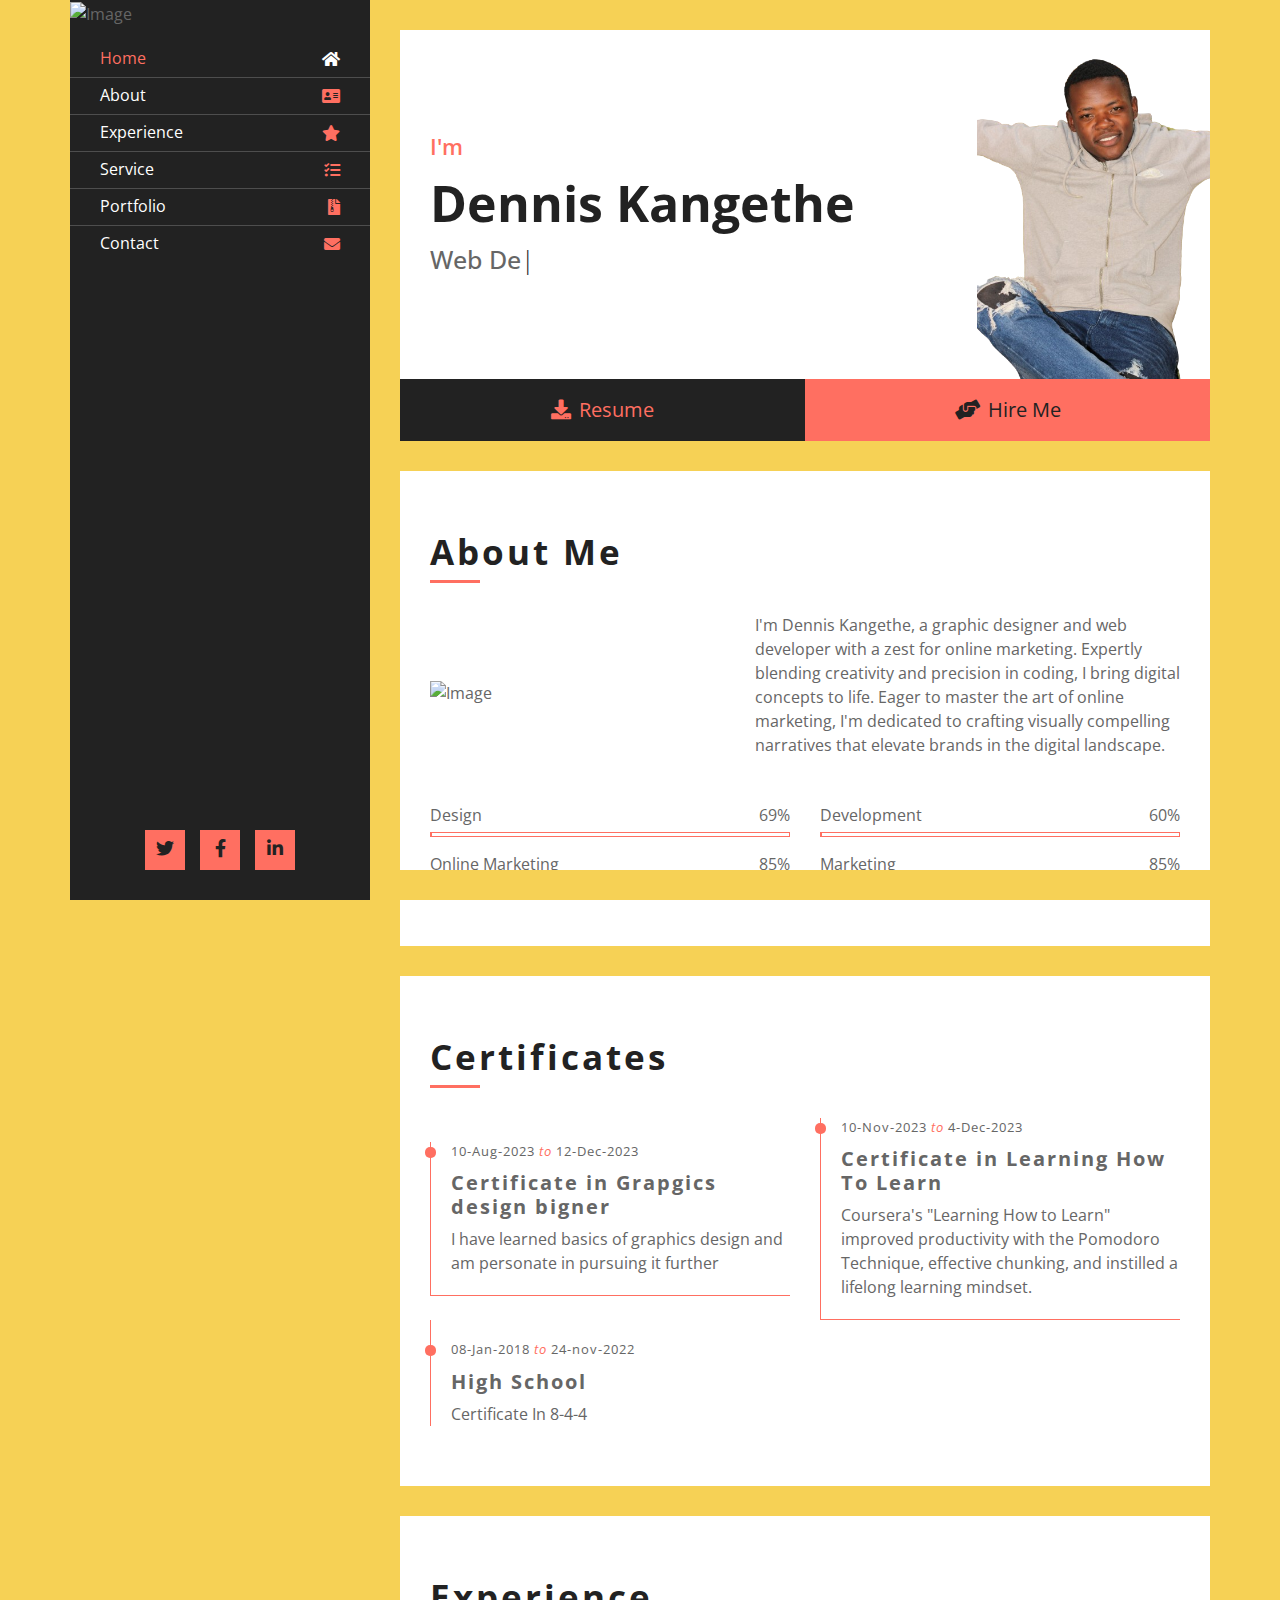
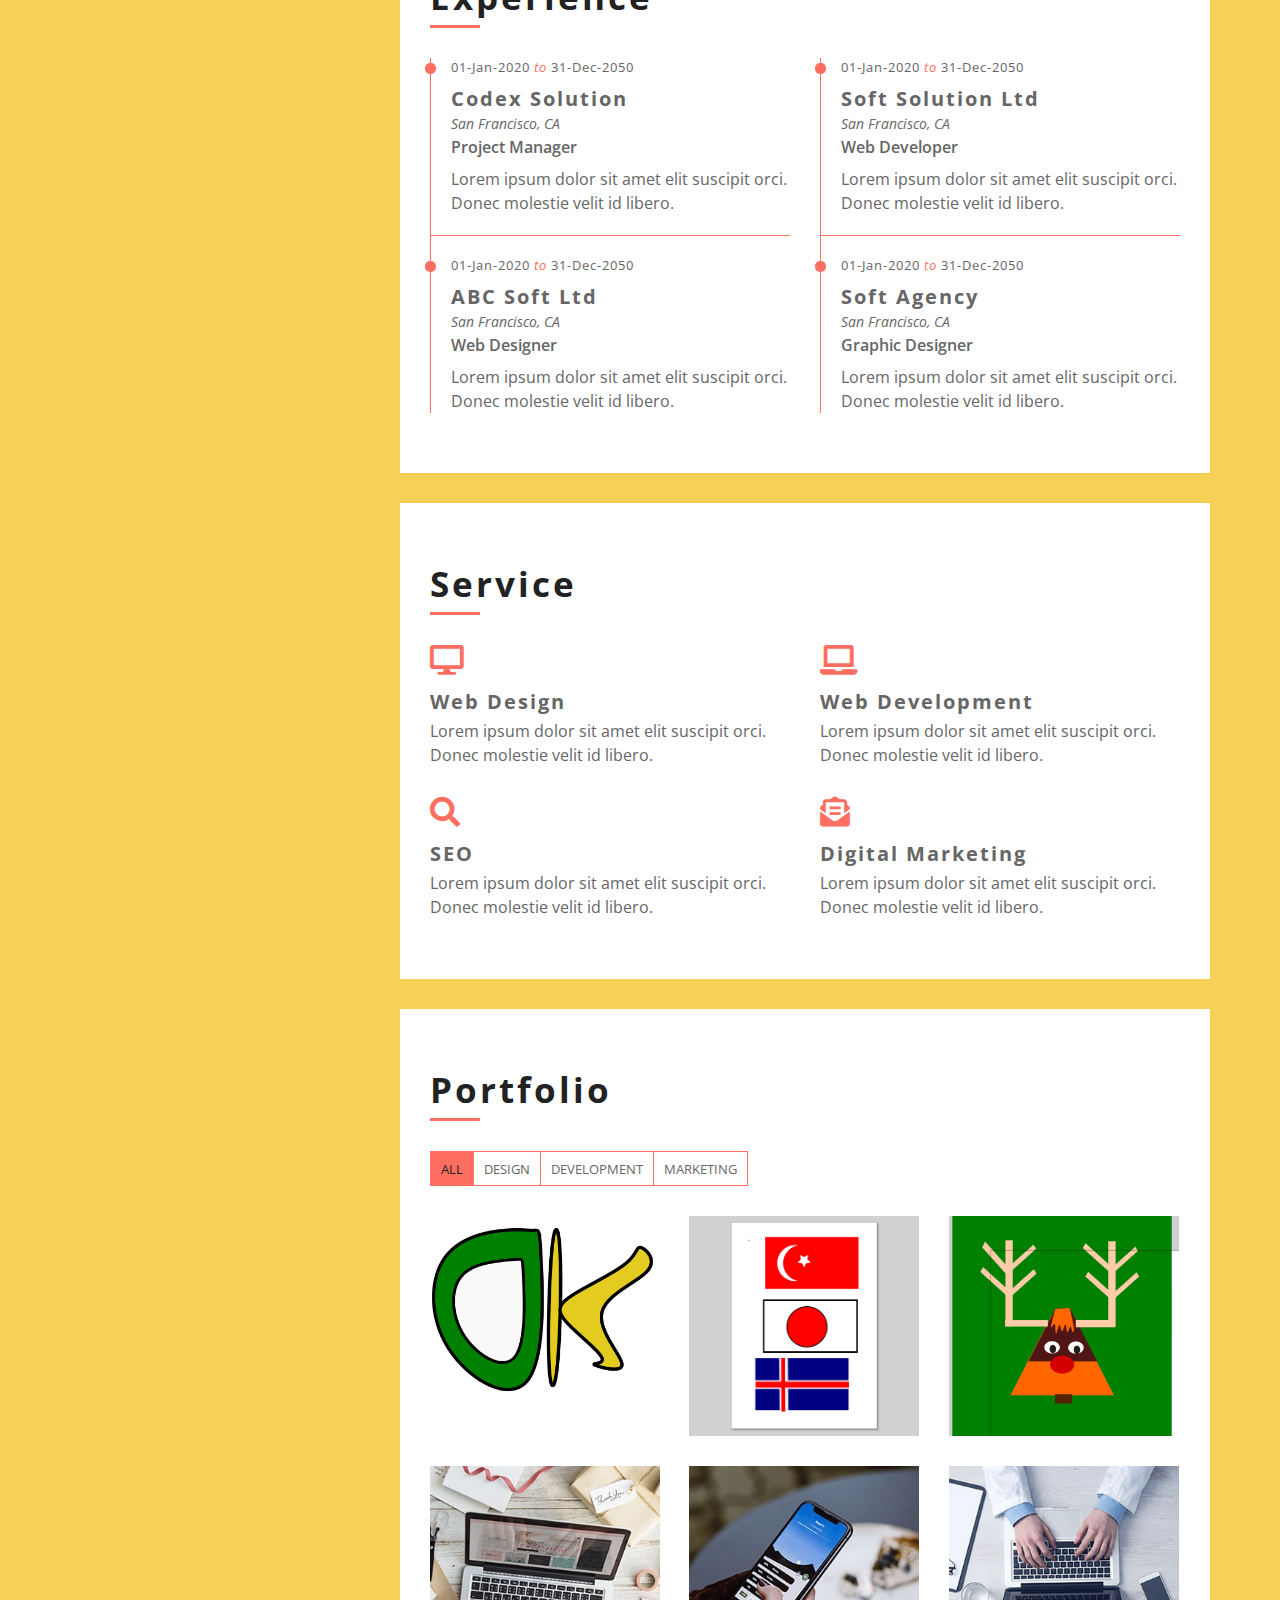
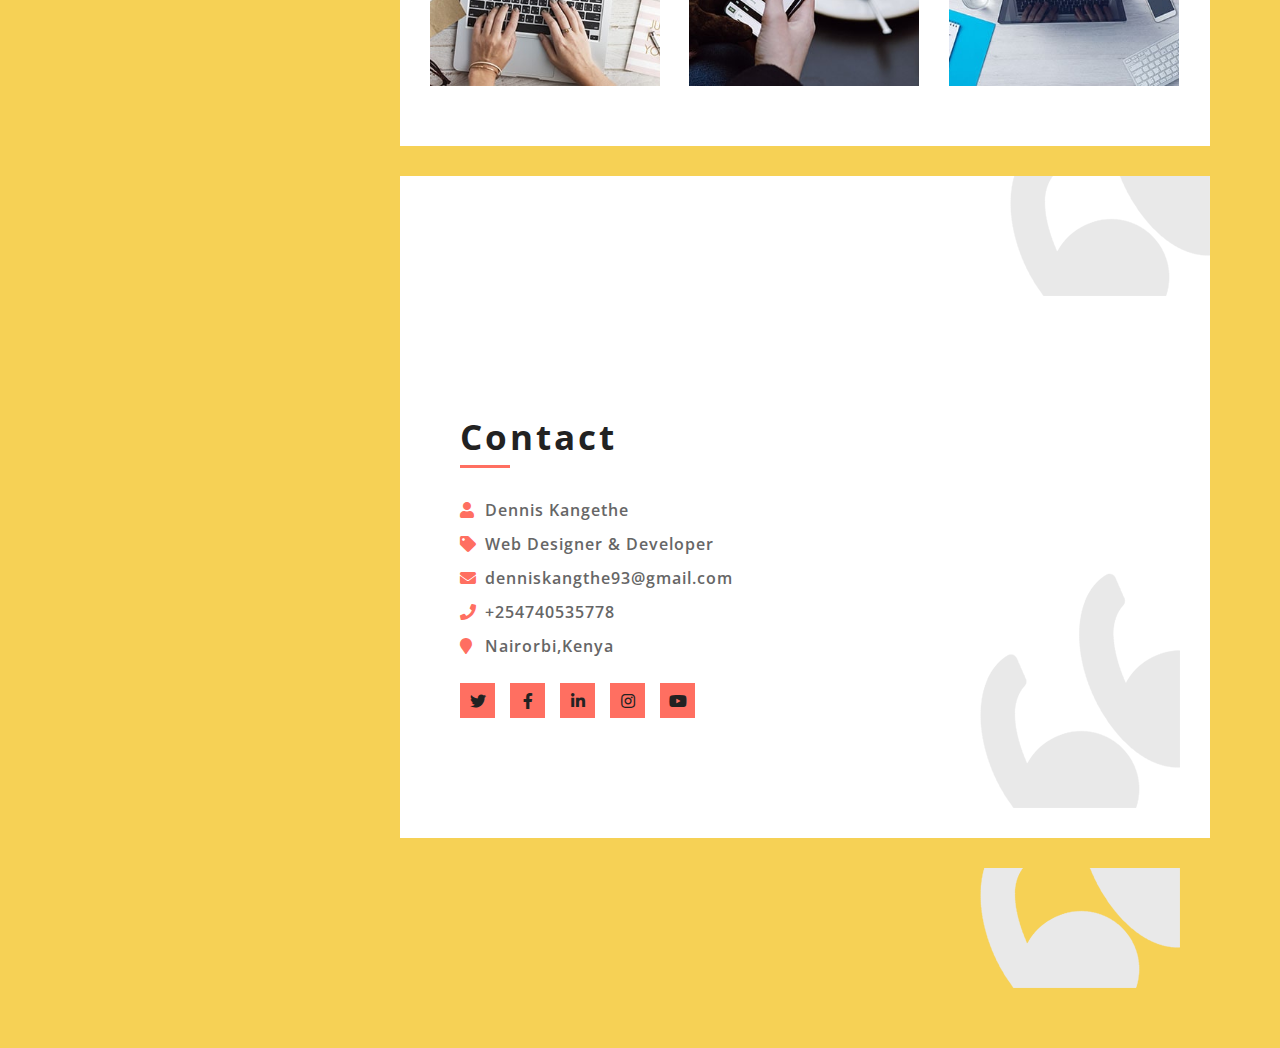
==== commit 37c2780f: "added" ====
--- a/index.html
+++ b/index.html
@@ -28,7 +28,7 @@
         <div class="wrapper">
             <div class="sidebar">
                 <div class="sidebar-header">
-                    <img src="img/profile.jpg" alt="Image">
+                    <img src="img/profile.JPG" alt="Image">
                 </div>
                 <div class="sidebar-content">
                     <nav class="navbar navbar-expand-md bg-dark navbar-dark">
@@ -171,11 +171,6 @@
                                 </div>
                             </div>
                             <div class="col-md-6">
-                                <div class="edu-col">
-                                    <span>01-Jan-2020 <i>to</i> 31-Dec-2050</span>
-                                    <h3>High School</h3>
-                                    <p>Lorem ipsum dolor sit amet elit suscipit orci. Donec molestie velit id libero.</p>
-                                </div>
                             </div>
                         </div>
                     </div>
@@ -290,10 +285,10 @@
                             <div class="col-lg-4 col-md-6 portfolio-item web-des">
                                 <div class="portfolio-wrap">
                                     <figure>
-                                        <img src="img/portfolio-1.jpg" class="img-fluid" alt="">
+                                        <img src="img/logo.png" class="img-fluid" alt="">
                                         <a href="img/portfolio-1.jpg" data-lightbox="portfolio" data-title="Project Name" class="link-preview" title="Preview"><i class="fa fa-eye"></i></a>
                                         <a href="#" class="link-details" title="More Details"><i class="fa fa-link"></i></a>
-                                        <a class="portfolio-title" href="#">Project Name <span>Web Design</span></a>
+                                        <a class="portfolio-title" href="#">Project Name <span>My logo</span></a>
                                     </figure>
                                 </div>
                             </div>
@@ -301,10 +296,10 @@
                             <div class="col-lg-4 col-md-6 portfolio-item web-des">
                                 <div class="portfolio-wrap">
                                     <figure>
-                                        <img src="img/portfolio-2.jpg" class="img-fluid" alt="">
+                                        <img src="img/flags.png" class="img-fluid" alt="">
                                         <a href="img/portfolio-2.jpg" class="link-preview" data-lightbox="portfolio" data-title="Project Name" title="Preview"><i class="fa fa-eye"></i></a>
                                         <a href="#" class="link-details" title="More Details"><i class="fa fa-link"></i></a>
-                                        <a class="portfolio-title" href="#">Project Name <span>Web Design</span></a>
+                                        <a class="portfolio-title" href="#">Project Name <span>Flags</span></a>
                                     </figure>
                                 </div>
                             </div>
@@ -312,10 +307,10 @@
                             <div class="col-lg-4 col-md-6 portfolio-item web-dev">
                                 <div class="portfolio-wrap">
                                     <figure>
-                                        <img src="img/portfolio-3.jpg" class="img-fluid" alt="">
+                                        <img src="img/Lionhead.png" class="img-fluid" alt="">
                                         <a href="img/portfolio-3.jpg" class="link-preview" data-lightbox="portfolio" data-title="Project Name" title="Preview"><i class="fa fa-eye"></i></a>
                                         <a href="#" class="link-details" title="More Details"><i class="fa fa-link"></i></a>
-                                        <a class="portfolio-title" href="#">Project Name <span>Web Development</span></a>
+                                        <a class="portfolio-title" href="#">Project Name <span>Lion head</span></a>
                                     </figure>
                                 </div>
                             </div>
@@ -360,60 +355,6 @@
                 <!-- Review Start -->
                 <div class="review" id="review">
                     <div class="content-inner">
-                        <div class="content-header">
-                            <h2>Review</h2>
-                        </div>
-                        <div class="row align-items-center review-slider">
-                            <div class="col-md-12">
-                                <div class="review-slider-item">
-                                    <div class="review-text">
-                                        <p>
-                                            Lorem ipsum dolor sit amet, consectetur adipiscing elit. Sed eu suscipit orci. Donec molestie velit id libero blandit, quis suscipit urna suscipit. Donec aliquet erat eu lacinia iaculis. Ut tempor tellus eu sem pharetra feugiat.
-                                        </p>
-                                    </div>
-                                    <div class="review-img">
-                                        <img src="img/review-1.jpg" alt="Image">
-                                        <div class="review-name">
-                                            <h3>Client Name</h3>
-                                            <p>Profession</p>
-                                        </div>
-                                    </div>
-                                </div>
-                            </div>
-                            <div class="col-md-12">
-                                <div class="review-slider-item">
-                                    <div class="review-text">
-                                        <p>
-                                            Lorem ipsum dolor sit amet, consectetur adipiscing elit. Sed eu suscipit orci. Donec molestie velit id libero blandit, quis suscipit urna suscipit. Donec aliquet erat eu lacinia iaculis. Ut tempor tellus eu sem pharetra feugiat.
-                                        </p>
-                                    </div>
-                                    <div class="review-img">
-                                        <img src="img/review-2.jpg" alt="Image">
-                                        <div class="review-name">
-                                            <h3>Client Name</h3>
-                                            <p>Profession</p>
-                                        </div>
-                                    </div>
-                                </div>
-                            </div>
-                            <div class="col-md-12">
-                                <div class="review-slider-item">
-                                    <div class="review-text">
-                                        <p>
-                                            Lorem ipsum dolor sit amet, consectetur adipiscing elit. Sed eu suscipit orci. Donec molestie velit id libero blandit, quis suscipit urna suscipit. Donec aliquet erat eu lacinia iaculis. Ut tempor tellus eu sem pharetra feugiat.
-                                        </p>
-                                    </div>
-                                    <div class="review-img">
-                                        <img src="img/review-3.jpg" alt="Image">
-                                        <div class="review-name">
-                                            <h3>Client Name</h3>
-                                            <p>Profession</p>
-                                        </div>
-                                    </div>
-                                </div>
-                            </div>
-                        </div>
-                    </div>
                 </div>
                 <!-- Review End -->
                 
@@ -426,11 +367,11 @@
                         <div class="row align-items-center">
                             <div class="col-md-6">
                                 <div class="contact-info">
-                                    <p><i class="fa fa-user"></i>Michael Miller</p>
+                                    <p><i class="fa fa-user"></i>Dennis Kangethe</p>
                                     <p><i class="fa fa-tag"></i>Web Designer & Developer</p>
-                                    <p><i class="fa fa-envelope"></i><a href="mailto:info@example.com">info@example.com</a></p>
-                                    <p><i class="fa fa-phone"></i><a href="tel:+1234567890">+123-456-7890</a></p>
-                                    <p><i class="fa fa-map-marker"></i>123 Street, Los Angeles, CA, USA</p>
+                                    <p><i class="fa fa-envelope"></i><a href="mailto:info@example.com">denniskangthe93@gmail.com</a></p>
+                                    <p><i class="fa fa-phone"></i><a href="tel:+1234567890">+254740535778</a></p>
+                                    <p><i class="fa fa-map-marker"></i>Nairorbi,Kenya</p>
                                     <div class="social">
                                         <a class="btn" href=""><i class="fab fa-twitter"></i></a>
                                         <a class="btn" href=""><i class="fab fa-facebook-f"></i></a>
@@ -441,25 +382,6 @@
                                 </div>
                             </div>
                             <div class="col-md-6">
-                                <div class="form">
-                                    <form>
-                                        <div class="form-row">
-                                            <div class="form-group col-md-6">
-                                                <input type="text" class="form-control" placeholder="Your Name" />
-                                            </div>
-                                            <div class="form-group col-md-6">
-                                                <input type="email" class="form-control" placeholder="Your Email" />
-                                            </div>
-                                        </div>
-                                        <div class="form-group">
-                                            <input type="text" class="form-control" placeholder="Subject" />
-                                        </div>
-                                        <div class="form-group">
-                                            <textarea class="form-control" rows="5" placeholder="Message"></textarea>
-                                        </div>
-                                        <div><button class="btn" type="submit">Send Message</button></div>
-                                    </form>
-                                </div>
                             </div>
                         </div>
                     </div>
@@ -470,12 +392,6 @@
                 <div class="footer">
                     <div class="content-inner">
                         <div class="row align-items-center">
-                            <div class="col-md-6">
-                                <p>&copy; Copyright <a href="https://htmlcodex.com">HTML Codex</a>. All Rights Reserved</p>
-                            </div>
-                            <div class="col-md-6">
-                                <p>Powered by <a href="https://htmlcodex.com">HTML Codex</a></p>
-                            </div>
                         </div>
                     </div>
                 </div>
